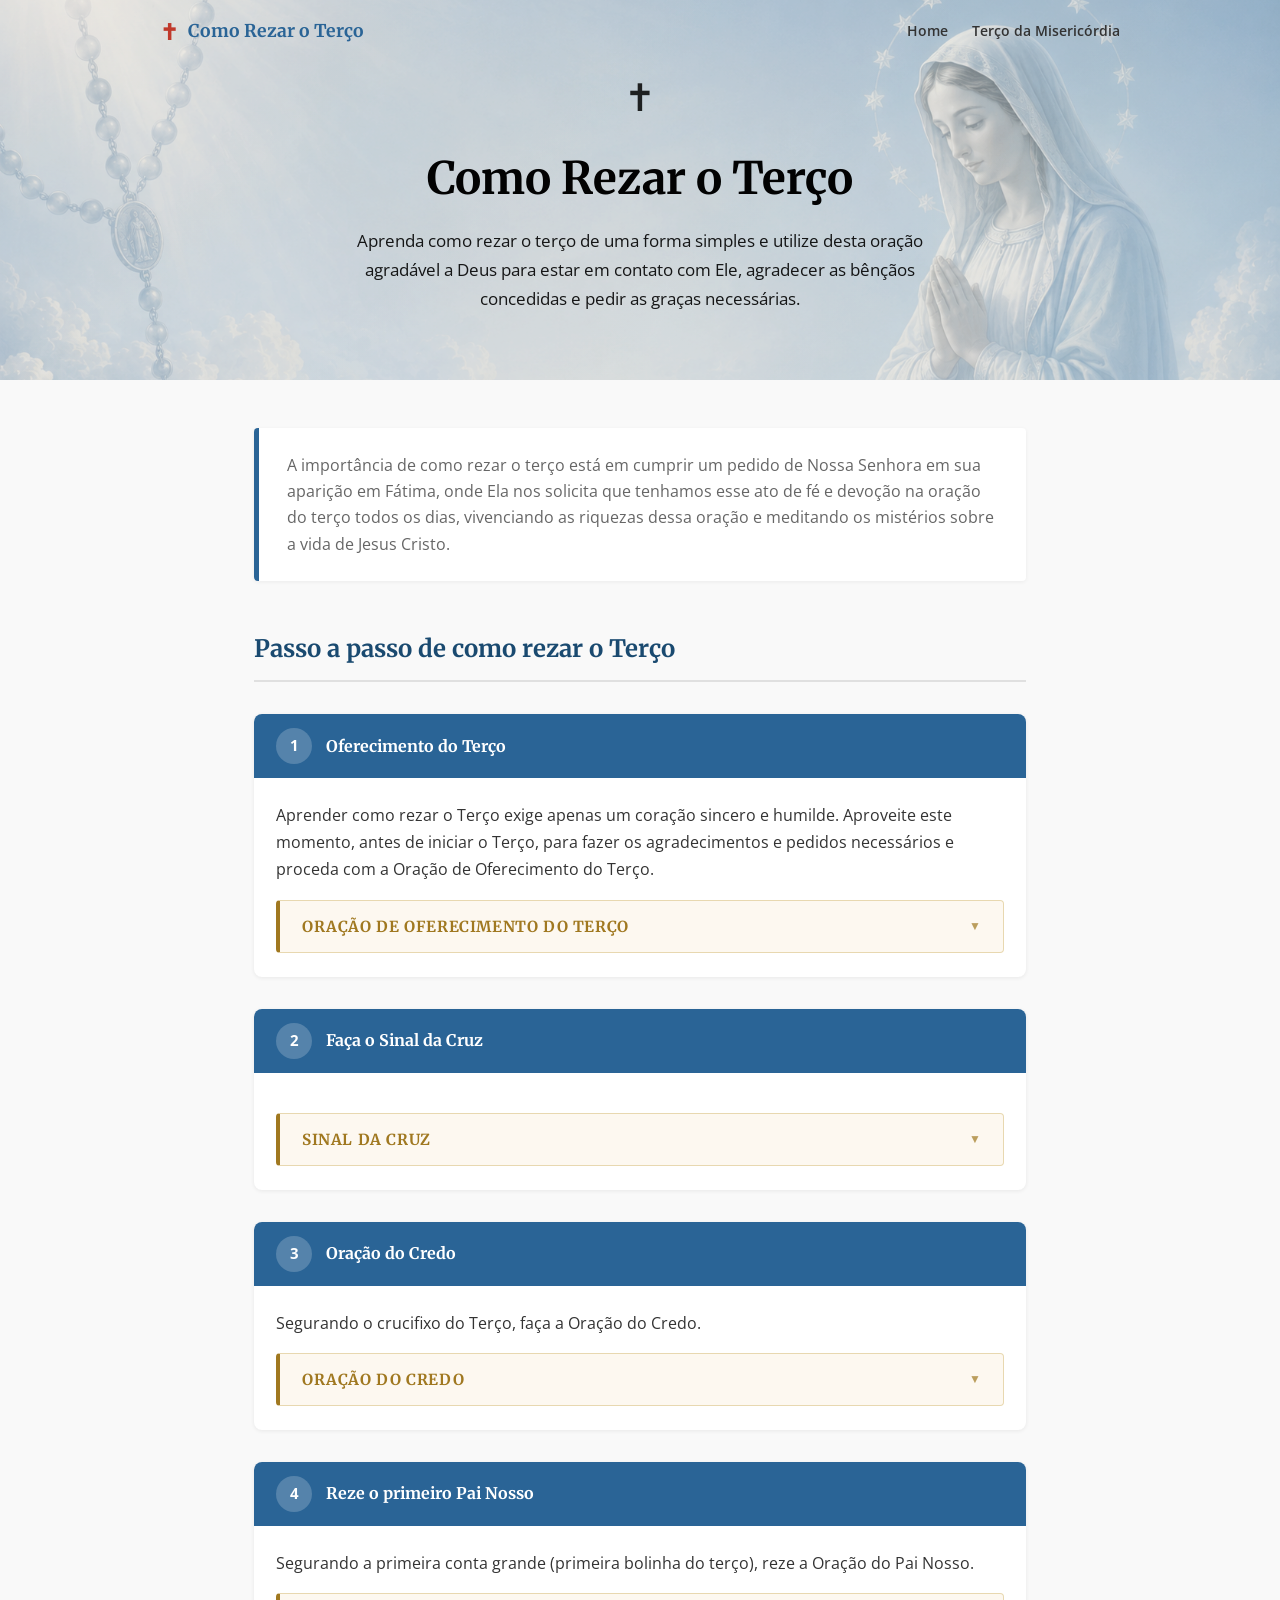
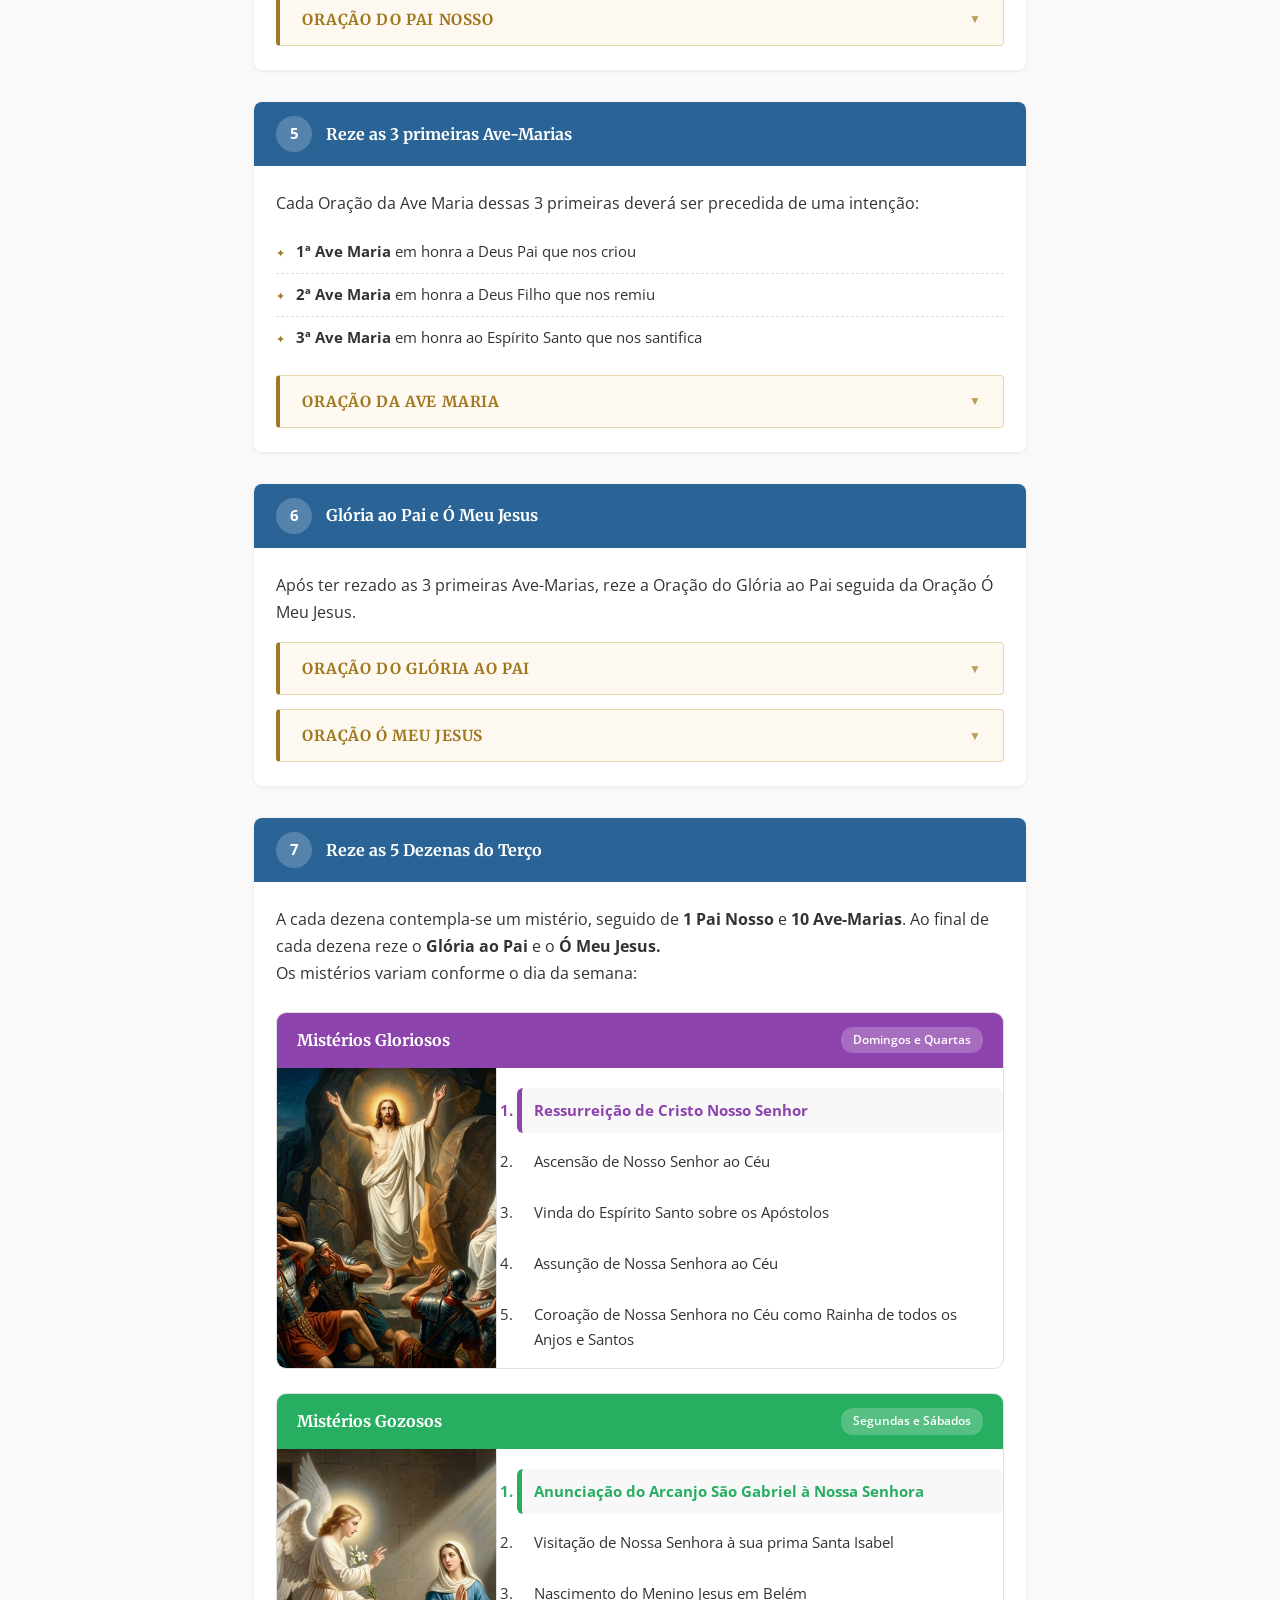
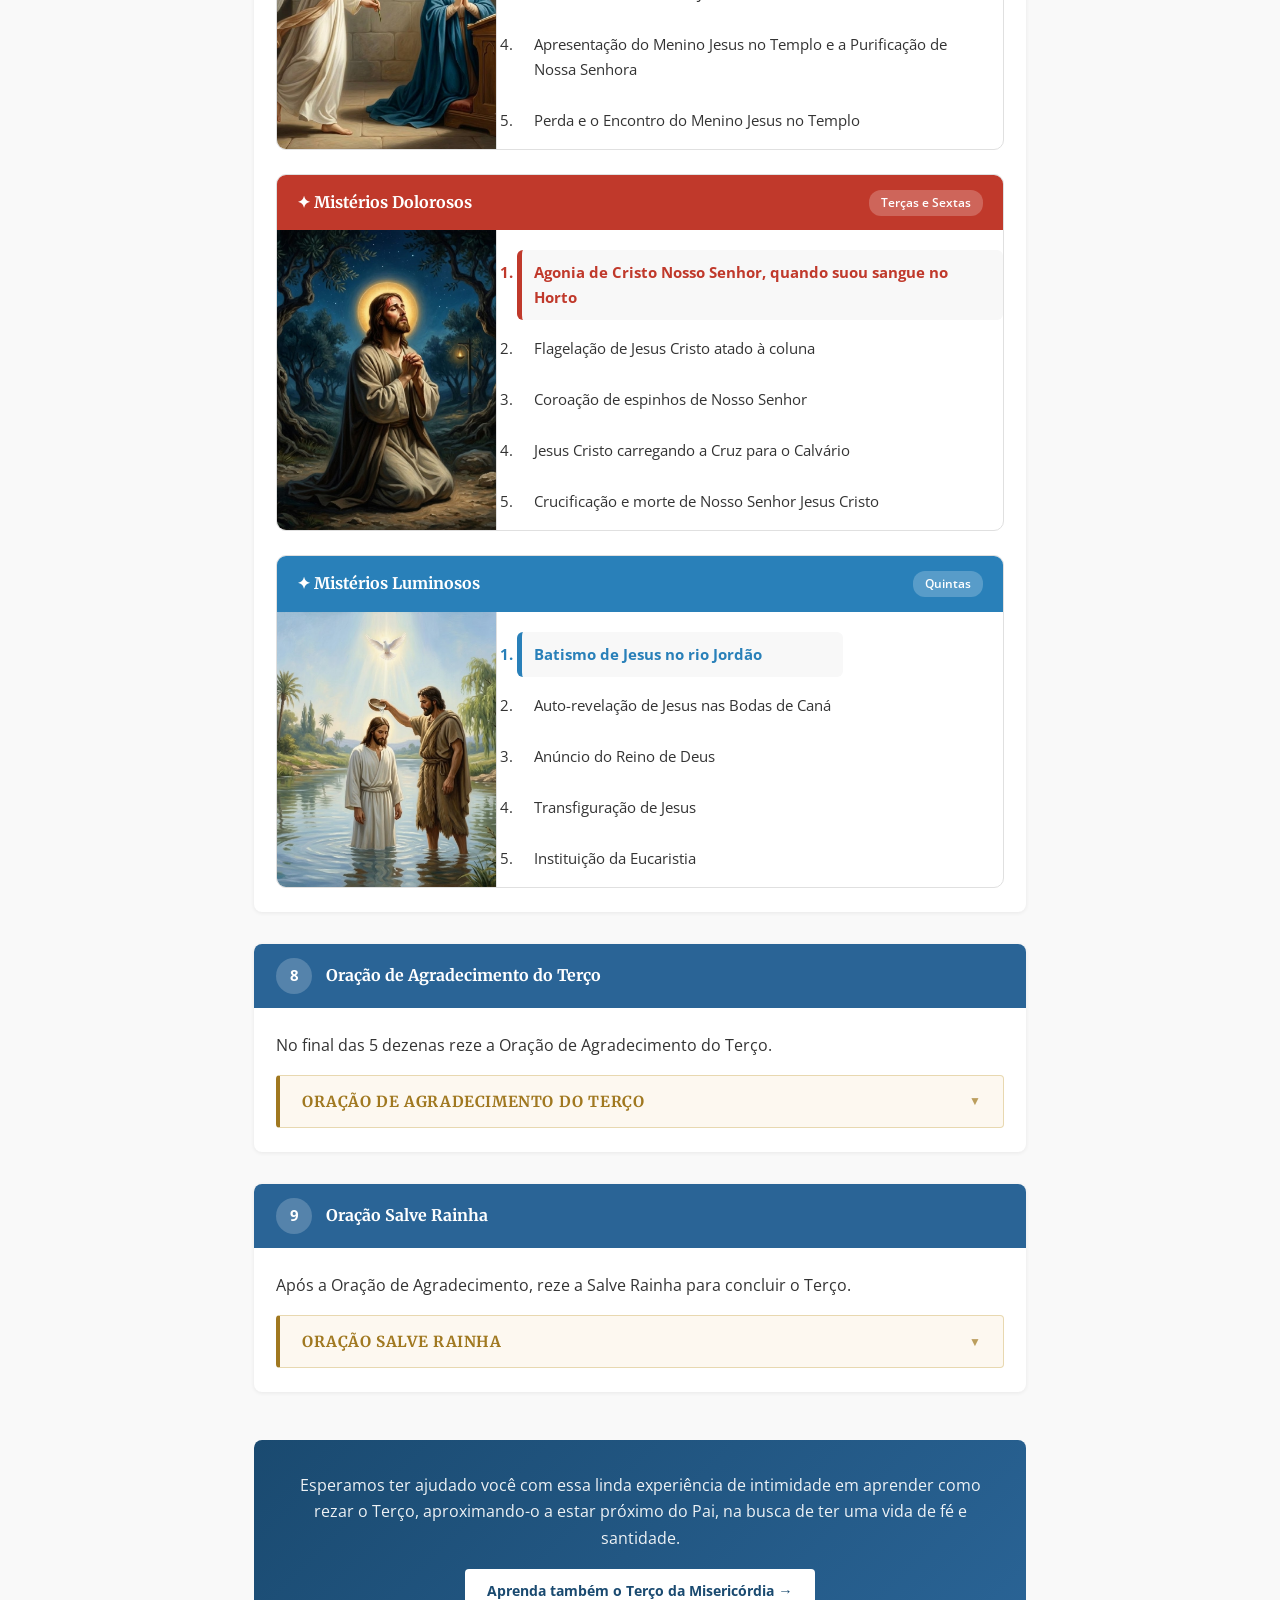
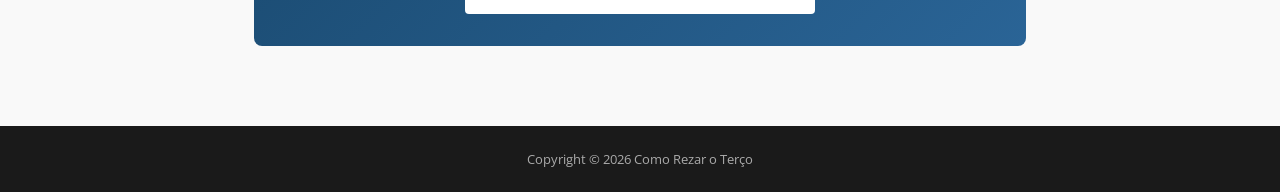
==== index.html @ ae9417f0 "Primeiro commit" ====
<!DOCTYPE html>
<html lang="pt-BR">
<head>
  <meta charset="UTF-8" />
  <meta name="viewport" content="width=device-width, initial-scale=1.0" />
  <title>Como Rezar o Terço: Aprenda a rezar de uma forma simples</title>
  <meta name="description" content="Aprenda como rezar o terço de uma forma simples e utilize desta oração para estar em contato com Deus, agradecer as bênçãos e pedir as graças necessárias." />
  <link href="https://fonts.googleapis.com/css2?family=Merriweather:ital,wght@0,300;0,400;0,700;1,300&family=Open+Sans:wght@400;600;700&display=swap" rel="stylesheet" />
  <link rel="stylesheet" href="style.css" />
</head>
<body>

<!-- HEADER -->
<header>
  <div class="header-inner">
    <a href="#" class="site-logo">
      <span class="cross">✝</span> Como Rezar o Terço
    </a>
    <nav>
      <a href="#">Home</a>
      <a href="#">Terço da Misericórdia</a>
    </nav>
  </div>
</header>

<!-- HERO -->
<div class="hero">
  <span class="hero-cross">✝</span>
  <h1>Como Rezar o Terço</h1>
  <p>Aprenda como rezar o terço de uma forma simples e utilize desta oração agradável a Deus para estar em contato com Ele, agradecer as bênçãos concedidas e pedir as graças necessárias.</p>
</div>

<!-- MAIN -->
<main id="content">

  <div class="intro">
    <p>A importância de como rezar o terço está em cumprir um pedido de Nossa Senhora em sua aparição em Fátima, onde Ela nos solicita que tenhamos esse ato de fé e devoção na oração do terço todos os dias, vivenciando as riquezas dessa oração e meditando os mistérios sobre a vida de Jesus Cristo.</p>
  </div>

  <h2 class="section-title">Passo a passo de como rezar o Terço</h2>

  <!-- STEP 1 -->
  <div class="step">
    <div class="step-header">
      <div class="step-num">1</div>
      <h3>Oferecimento do Terço</h3>
    </div>
    <div class="step-body">
      <p>Aprender como rezar o Terço exige apenas um coração sincero e humilde. Aproveite este momento, antes de iniciar o Terço, para fazer os agradecimentos e pedidos necessários e proceda com a Oração de Oferecimento do Terço.</p>
      <div class="prayer-box">
        <button class="prayer-toggle" onclick="togglePrayer(this)">
          <h4>Oração de Oferecimento do Terço</h4>
          <span class="chevron">▼</span>
        </button>
        <div class="prayer-body">
          <p>Divino Jesus,
Nós Vos oferecemos este Terço que vamos rezar,
Meditando nos mistérios da Vossa Redenção.
Concedei-nos,
Por intercessão da Virgem Maria,
Mãe de Deus e nossa Mãe,
As virtudes que nos são necessárias
Para bem rezá-lo
E a graça de ganharmos as indulgências
Desta santa devoção.</p>
        </div>
      </div>
    </div>
  </div>

  <!-- STEP 2 -->
  <div class="step">
    <div class="step-header">
      <div class="step-num">2</div>
      <h3>Faça o Sinal da Cruz</h3>
    </div>
    <div class="step-body">
      <div class="prayer-box">
        <button class="prayer-toggle" onclick="togglePrayer(this)">
          <h4>Sinal da Cruz</h4>
          <span class="chevron">▼</span>
        </button>
        <div class="prayer-body">
          <p>Em nome do Pai, do Filho e do Espírito Santo. Amém!</p>
        </div>
      </div>
    </div>
  </div>

  <!-- STEP 3 -->
  <div class="step">
    <div class="step-header">
      <div class="step-num">3</div>
      <h3>Oração do Credo</h3>
    </div>
    <div class="step-body">
      <p>Segurando o crucifixo do Terço, faça a Oração do Credo.</p>
      <div class="prayer-box">
        <button class="prayer-toggle" onclick="togglePrayer(this)">
          <h4>Oração do Credo</h4>
          <span class="chevron">▼</span>
        </button>
        <div class="prayer-body">
          <p>Creio em Deus pai
Todo poderoso
Criador do céu e da terra
E em Jesus Cristo
Seu único filho
Nosso Senhor
Que foi concebido
Pelo poder do Espírito Santo

Nasceu da Virgem Maria
Padeceu sob Pôncio Pilatos
Foi crucificado, morto e sepultado
Desceu à mansão dos mortos
Ressuscitou ao terceiro dia

Subiu aos céus
E está sentado a direita de Deus Pai
Todo poderoso
De onde há de vir e julgar
Os vivos e os mortos

Creio no Espírito Santo
E na Santa Igreja Católica
Na comunhão dos santos
Na remissão dos pecados
Na ressurreição da carne
E na vida eterna, Amém!</p>
        </div>
      </div>
    </div>
  </div>

  <!-- STEP 4 -->
  <div class="step">
    <div class="step-header">
      <div class="step-num">4</div>
      <h3>Reze o primeiro Pai Nosso</h3>
    </div>
    <div class="step-body">
      <p>Segurando a primeira conta grande (primeira bolinha do terço), reze a Oração do Pai Nosso.</p>
      <div class="prayer-box">
        <button class="prayer-toggle" onclick="togglePrayer(this)">
          <h4>Oração do Pai Nosso</h4>
          <span class="chevron">▼</span>
        </button>
        <div class="prayer-body">
          <p>Pai Nosso,
Que estais nos Céus,
Santificado seja o vosso nome,
Venha a nós o vosso reino,
Seja feita a vossa vontade,
Assim na terra, como no Céu.

O pão nosso de cada dia nos dai hoje,
Perdoai-nos as nossas ofensas,
Assim como nós perdoamos
A quem nos tem ofendido,
E não nos deixeis cair em tentação,
Mas livrai-nos do mal. Amém.</p>
        </div>
      </div>
    </div>
  </div>

  <!-- STEP 5 -->
  <div class="step">
    <div class="step-header">
      <div class="step-num">5</div>
      <h3>Reze as 3 primeiras Ave-Marias</h3>
    </div>
    <div class="step-body">
      <p>Cada Oração da Ave Maria dessas 3 primeiras deverá ser precedida de uma intenção:</p>
      <ul class="ave-list">
        <li><strong>1ª Ave Maria</strong> em honra a Deus Pai que nos criou</li>
        <li><strong>2ª Ave Maria</strong> em honra a Deus Filho que nos remiu</li>
        <li><strong>3ª Ave Maria</strong> em honra ao Espírito Santo que nos santifica</li>
      </ul>
      <div class="prayer-box" style="margin-top:16px">
        <button class="prayer-toggle" onclick="togglePrayer(this)">
          <h4>Oração da Ave Maria</h4>
          <span class="chevron">▼</span>
        </button>
        <div class="prayer-body">
          <p>Ave Maria, cheia de graça,
O Senhor é convosco,
Bendita sois vós entre as mulheres
E bendito é o fruto do vosso ventre, Jesus.

Santa Maria, Mãe de Deus,
Rogai por nós pecadores,
Agora e na hora da nossa morte.
Amém</p>
        </div>
      </div>
    </div>
  </div>

  <!-- STEP 6 -->
  <div class="step">
    <div class="step-header">
      <div class="step-num">6</div>
      <h3>Glória ao Pai e Ó Meu Jesus</h3>
    </div>
    <div class="step-body">
      <p>Após ter rezado as 3 primeiras Ave-Marias, reze a Oração do Glória ao Pai seguida da Oração Ó Meu Jesus.</p>
      <div class="prayer-box">
        <button class="prayer-toggle" onclick="togglePrayer(this)">
          <h4>Oração do Glória ao Pai</h4>
          <span class="chevron">▼</span>
        </button>
        <div class="prayer-body">
          <p>Glória ao Pai, ao Filho e o Espírito Santo.
Como era no princípio, agora e sempre. Amém.</p>
        </div>
      </div>
      <div class="prayer-box" style="margin-top:14px">
        <button class="prayer-toggle" onclick="togglePrayer(this)">
          <h4>Oração Ó Meu Jesus</h4>
          <span class="chevron">▼</span>
        </button>
        <div class="prayer-body">
          <p>Ó Meu Jesus,
Perdoai-nos, livrai-nos do fogo do inferno,
Levai as almas todas para o céu
E socorrei principalmente as que mais precisarem. Amém.</p>
        </div>
      </div>
    </div>
  </div>

  <!-- STEP 7 -->
  <div class="step">
    <div class="step-header">
      <div class="step-num">7</div>
      <h3>Reze as 5 Dezenas do Terço</h3>
    </div>
    <div class="step-body">
      <p>A cada dezena contempla-se um mistério, seguido de <strong>1 Pai Nosso</strong> e <strong>10 Ave-Marias</strong>. Ao final de cada dezena reze o <strong>Glória ao Pai</strong> e o <strong>Ó Meu Jesus.</strong> <br>Os mistérios variam conforme o dia da semana:</p>

      <div id="misterios"></div>
    
    </div>
  </div>

  <!-- STEP 8 -->
  <div class="step">
    <div class="step-header">
      <div class="step-num">8</div>
      <h3>Oração de Agradecimento do Terço</h3>
    </div>
    <div class="step-body">
      <p>No final das 5 dezenas reze a Oração de Agradecimento do Terço.</p>
      <div class="prayer-box">
        <button class="prayer-toggle" onclick="togglePrayer(this)">
          <h4>Oração de Agradecimento do Terço</h4>
          <span class="chevron">▼</span>
        </button>
        <div class="prayer-body">
          <p>Infinitas graças vos damos,
Soberana Rainha,
Pelos benefícios que todos os dias
Recebemos de vossa mão liberais.
Dignai-vos, agora e para sempre,
Tomar-nos debaixo do vosso poderoso amparo
E para mais vos obrigar
Vos saudamos com uma Salve Rainha:</p>
        </div>
      </div>
    </div>
  </div>

  <!-- STEP 9 -->
  <div class="step">
    <div class="step-header">
      <div class="step-num">9</div>
      <h3>Oração Salve Rainha</h3>
    </div>
    <div class="step-body">
      <p>Após a Oração de Agradecimento, reze a Salve Rainha para concluir o Terço.</p>
      <div class="prayer-box">
        <button class="prayer-toggle" onclick="togglePrayer(this)">
          <h4>Oração Salve Rainha</h4>
          <span class="chevron">▼</span>
        </button>
        <div class="prayer-body">
          <p>Salve Rainha, Mãe de Misericórdia,
Vida, doçura, esperança nossa, salve!
A vós bradamos, os degredados filhos de Eva;
A vós suspiramos gemendo e chorando
Neste vale de lágrimas.
Eia, pois, advogada nossa
Esses vossos olhos misericordiosos a nós volvei,
E depois deste desterro nos mostrai a Jesus,
Bendito fruto do vosso ventre,
Ó Clemente, ó Piedosa, ó Doce,
Sempre Virgem Maria.

V. Rogai por nós, Santa Mãe de Deus,
R. Para que sejamos dignos das promessas de Cristo. Amém.</p>
        </div>
      </div>
    </div>
  </div>

  <!-- CLOSING -->
  <div class="closing-note">
    <p>Esperamos ter ajudado você com essa linda experiência de intimidade em aprender como rezar o Terço, aproximando-o a estar próximo do Pai, na busca de ter uma vida de fé e santidade.</p>
    <a href="#">Aprenda também o Terço da Misericórdia →</a>
  </div>

</main>

<!-- FOOTER -->
<footer>
  <p>Copyright &copy; 2026 Como Rezar o Terço</p>
</footer>

<script src="script.js"></script>
</body>
</html>
---- style.css ----
*, *::before, *::after { box-sizing: border-box; margin: 0; padding: 0; }

:root {
  --brand:    #2a6496;
  --brand-dk: #1a4a70;
  --accent:   #c0392b;
  --bg:       #f9f9f9;
  --surface:  #ffffff;
  --border:   #e0e0e0;
  --text:     #333333;
  --muted:    #666666;
  --gold:     #a07820;
}

body {
  font-family: 'Open Sans', sans-serif;
  font-size: 16px;
  line-height: 1.7;
  color: var(--text);
  background: var(--bg);
}

/* ── HEADER ── */
header{
    position:absolute;
    top:0;
    left:0;
    width:100%;

    background:transparent;
    border-bottom:none;
    box-shadow:none;

    z-index:100;
    padding:0 24px;
}
.header-inner {
  max-width: 960px;
  margin: 0 auto;
  display: flex;
  align-items: center;
  justify-content: space-between;
  height: 64px;
}
.site-logo {
  font-family: 'Merriweather', serif;
  font-size: 1.1rem;
  font-weight: 700;
  color: var(--brand);
  text-decoration: none;
  display: flex;
  align-items: center;
  gap: 10px;
}
.site-logo .cross { font-size: 1.4rem; color: var(--accent); }
nav { display: flex; gap: 24px; }
nav a {
  font-size: .9rem;
  font-weight: 600;
  color: var(--text);
  text-decoration: none;
  padding: 4px 0;
  border-bottom: 2px solid transparent;
  transition: border-color .2s, color .2s;
}
nav a:hover { color: var(--brand); border-color: var(--brand); }

/* ── HERO ── */
.hero {
  position: relative;
  overflow: hidden;

  background: linear-gradient(
    135deg,
    #dee0e2 0%,
    #e7ebee 60%,
    #f5f5f5 100%
  );

  color: rgb(2, 2, 2);
  text-align: center;
  padding: 64px 24px 56px;
}
.hero::before{
    content: "";
    position: absolute;
    inset: 0;

    background-image: url("img/fundo.png");
    background-repeat: no-repeat;
    background-position: center center;
    background-size: cover; /* ocupa toda a área */

    opacity: 0.68; /* aumente ou diminua conforme desejar */

    pointer-events: none;
}
.hero > *{
    position:relative;
    z-index:2;
}
.hero h1 {
  font-family: 'Merriweather', serif;
  font-size: clamp(1.8rem, 4vw, 2.8rem);
  font-weight: 700;
  line-height: 1.3;
  margin-bottom: 18px;
}
.hero p {
  font-size: 1.05rem;
  max-width: 640px;
  margin: 0 auto 10px;
  opacity: .9;
  line-height: 1.75;
}
.hero-cross {
  font-size: 2.4rem;
  margin-bottom: 20px;
  display: block;
  opacity: .85;
}

/* ── MAIN ── */
main {
  max-width: 820px;
  margin: 0 auto;
  padding: 48px 24px 80px;
}

/* ── INTRO BLOCK ── */
.intro {
  background: var(--surface);
  border-left: 5px solid var(--brand);
  border-radius: 4px;
  padding: 24px 28px;
  margin-bottom: 48px;
  box-shadow: 0 1px 4px rgba(0,0,0,.06);
}
.intro p { color: var(--muted); font-size: .97rem; }

/* ── SECTION TITLE ── */
h2.section-title {
  font-family: 'Merriweather', serif;
  font-size: 1.5rem;
  color: var(--brand-dk);
  margin-bottom: 32px;
  padding-bottom: 10px;
  border-bottom: 2px solid var(--border);
}

/* ── STEP CARD ── */
.step {
  background: var(--surface);
  border-radius: 8px;
  box-shadow: 0 1px 4px rgba(0,0,0,.07);
  margin-bottom: 32px;
  overflow: hidden;
}
.step-header {
  background: var(--brand);
  color: #fff;
  padding: 14px 22px;
  display: flex;
  align-items: center;
  gap: 14px;
}
.step-num {
  background: rgba(255,255,255,.2);
  border-radius: 50%;
  width: 36px; height: 36px;
  display: flex; align-items: center; justify-content: center;
  font-weight: 700; font-size: .95rem;
  flex-shrink: 0;
}
.step-header h3 {
  font-family: 'Merriweather', serif;
  font-size: 1rem;
  font-weight: 700;
  line-height: 1.3;
}
.step-body { padding: 24px 22px; }
.step-body p { margin-bottom: 14px; color: var(--text); }
.step-body p:last-child { margin-bottom: 0; }

/* ── PRAYER BOX ── */
.prayer-box {
  background: #fdf8f0;
  border: 1px solid #e8d8b0;
  border-left: 4px solid var(--gold);
  border-radius: 4px;
  margin-top: 16px;
  overflow: hidden;
}
.prayer-toggle {
  width: 100%;
  background: none;
  border: none;
  cursor: pointer;
  padding: 16px 22px;
  display: flex;
  align-items: center;
  justify-content: space-between;
  gap: 12px;
  text-align: left;
}
.prayer-toggle:hover { background: rgba(160,120,32,.06); }
.prayer-toggle h4 {
  font-family: 'Merriweather', serif;
  font-size: .95rem;
  color: var(--gold);
  text-transform: uppercase;
  letter-spacing: .04em;
  margin: 0;
}
.prayer-toggle .chevron {
  font-size: .75rem;
  color: var(--gold);
  opacity: .7;
  flex-shrink: 0;
  transition: transform .25s ease;
}
.prayer-box.open .chevron { transform: rotate(180deg); }
.prayer-body {
  padding: 0 22px 20px;
  display: none;
}
.prayer-box.open .prayer-body { display: block; }
.prayer-body p {
  font-family: 'Merriweather', serif;
  font-size: .9rem;
  font-style: italic;
  color: #4a3a20;
  line-height: 1.9;
  white-space: pre-line;
  margin-bottom: 0 !important;
}

/* ── AVE MARIAS LIST ── */
.ave-list { list-style: none; padding: 0; margin: 14px 0 0; }
.ave-list li {
  padding: 8px 0 8px 20px;
  border-bottom: 1px dashed var(--border);
  font-size: .95rem;
  position: relative;
}
.ave-list li::before {
  content: "✦";
  color: var(--gold);
  position: absolute;
  left: 0;
  font-size: .7rem;
  top: 12px;
}
.ave-list li:last-child { border-bottom: none; }

/* ── MYSTERIES ── */
.mystery-block {
  border: 1px solid var(--border);
  border-radius: 10px;
  overflow: hidden;
  margin-top: 24px;
}
.mystery-block-header {
  padding: 14px 20px;
  display: flex;
  align-items: center;
  gap: 14px;
  color: #fff;
}
.mystery-block-header.glorious  { background: #8e44ad; }
.mystery-block-header.joyful    { background: #27ae60; }
.mystery-block-header.sorrowful { background: #c0392b; }
.mystery-block-header.luminous  { background: #2980b9; }
.mystery-block-header h4 {
  font-family: 'Merriweather', serif;
  font-size: 1rem;
  font-weight: 700;
}
.mystery-block-header .days-badge {
  margin-left: auto;
  background: rgba(255,255,255,.22);
  border-radius: 12px;
  padding: 3px 12px;
  font-size: .75rem;
  font-weight: 600;
  white-space: nowrap;
}
.mystery-block-body {
  display: flex;
  gap: 0;
}
.mystery-photo{
    width:220px;
    min-height:200px;
    flex-shrink:0;
    border-right:1px solid var(--border);
    overflow:hidden;
    background:#f5f5f5;
}

.mystery-photo img{
    width:100%;
    height:100%;
    object-fit:cover;
    display:block;
    transition:
        opacity .25s,
        transform .25s;
}
.mystery-list-area ol {
  padding-left: 20px;
  font-size: .92rem;
  line-height: 1.7;
  color: var(--text);
}
.mystery-list-area ol{
    padding-left:20px;
    margin-top:20px;
}

.mystery-list-area li{
    padding:10px 12px;
    margin-bottom:6px;
    border-left:5px solid transparent;
    border-radius:6px;
    transition:.25s;
    cursor:pointer;
}

.mystery-list-area li:hover{
    background:#f5f5f5;
    
}

.mystery-list-area li.ativo{
    background:#f8f8f8;
    font-weight:700;
}

/* Cores do item selecionado */
/* Gloriosos */
.glorious + .mystery-block-body .mystery-list-area li.ativo{
    border-left-color:#8e44ad;
    color:#8e44ad;
}

/* Gozosos */
.joyful + .mystery-block-body .mystery-list-area li.ativo{
    border-left-color:#27ae60;
    color:#27ae60;
}

/* Dolorosos */
.sorrowful + .mystery-block-body .mystery-list-area li.ativo{
    border-left-color:#c0392b;
    color:#c0392b;
}

/* Luminosos */
.luminous + .mystery-block-body .mystery-list-area li.ativo{
    border-left-color:#2980b9;
    color:#2980b9;
}

/* ── CLOSING ── */
.closing-note {
  background: linear-gradient(135deg, #1a4a70, #2a6496);
  color: #fff;
  border-radius: 8px;
  padding: 32px 28px;
  text-align: center;
  margin-top: 48px;
}
.closing-note p { opacity: .92; margin-bottom: 18px; font-size: .97rem; }
.closing-note a {
  display: inline-block;
  background: #fff;
  color: var(--brand-dk);
  font-weight: 700;
  font-size: .9rem;
  padding: 10px 22px;
  border-radius: 4px;
  text-decoration: none;
  transition: background .2s;
}
.closing-note a:hover { background: #e8f0fa; }

/* ── FOOTER ── */
footer {
  background: #1a1a1a;
  color: #aaa;
  text-align: center;
  padding: 22px 24px;
  font-size: .82rem;
}
footer a { color: #ccc; text-decoration: none; }

/* ── RESPONSIVE ── */
@media (max-width: 600px) {
  .header-inner { flex-direction: column; height: auto; padding: 12px 0; gap: 8px; }
  nav { gap: 16px; flex-wrap: wrap; justify-content: center; }
  .hero { padding: 40px 16px 36px; }
  main { padding: 32px 16px 60px; }
  .mystery-block-body { flex-direction: column; }
  .mystery-photo { width: 100%; min-height: 180px; border-right: none; border-bottom: 1px solid var(--border); }
  .mystery-block-header .days-badge { display: none; }
}
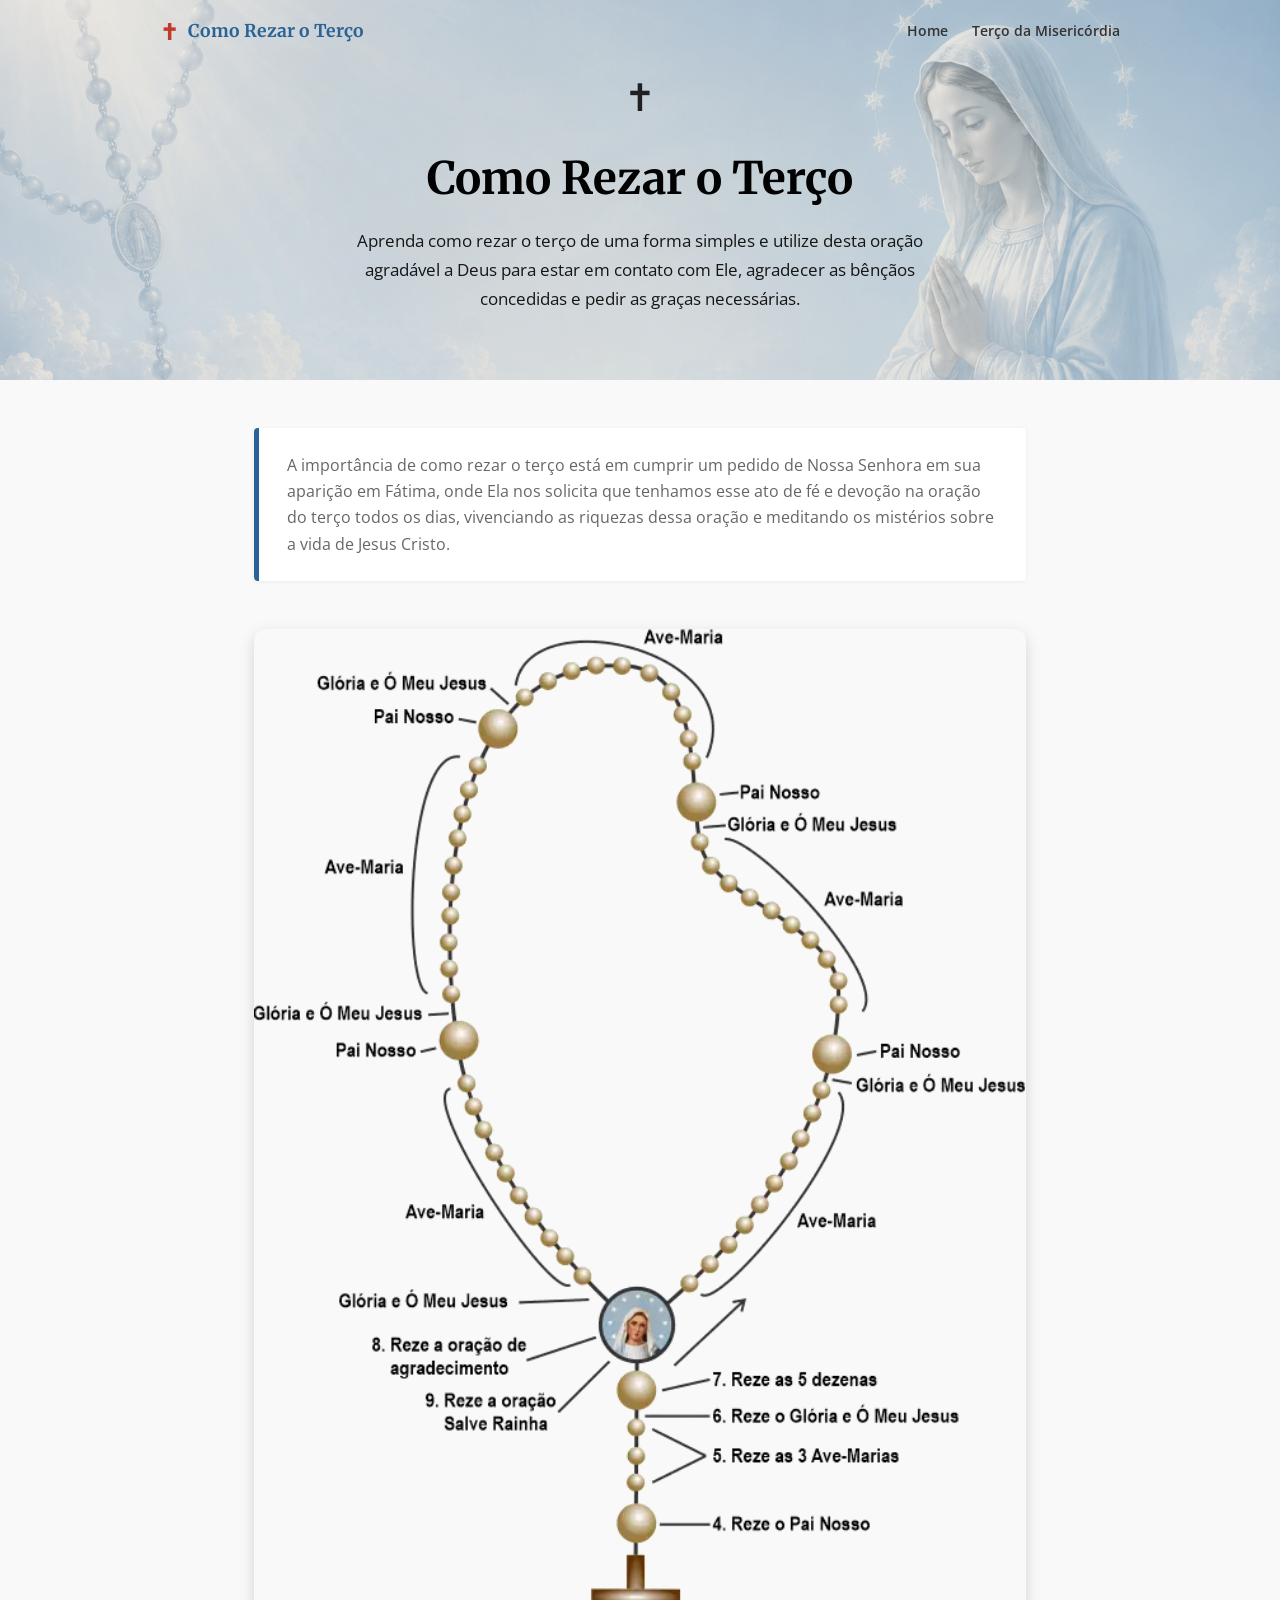
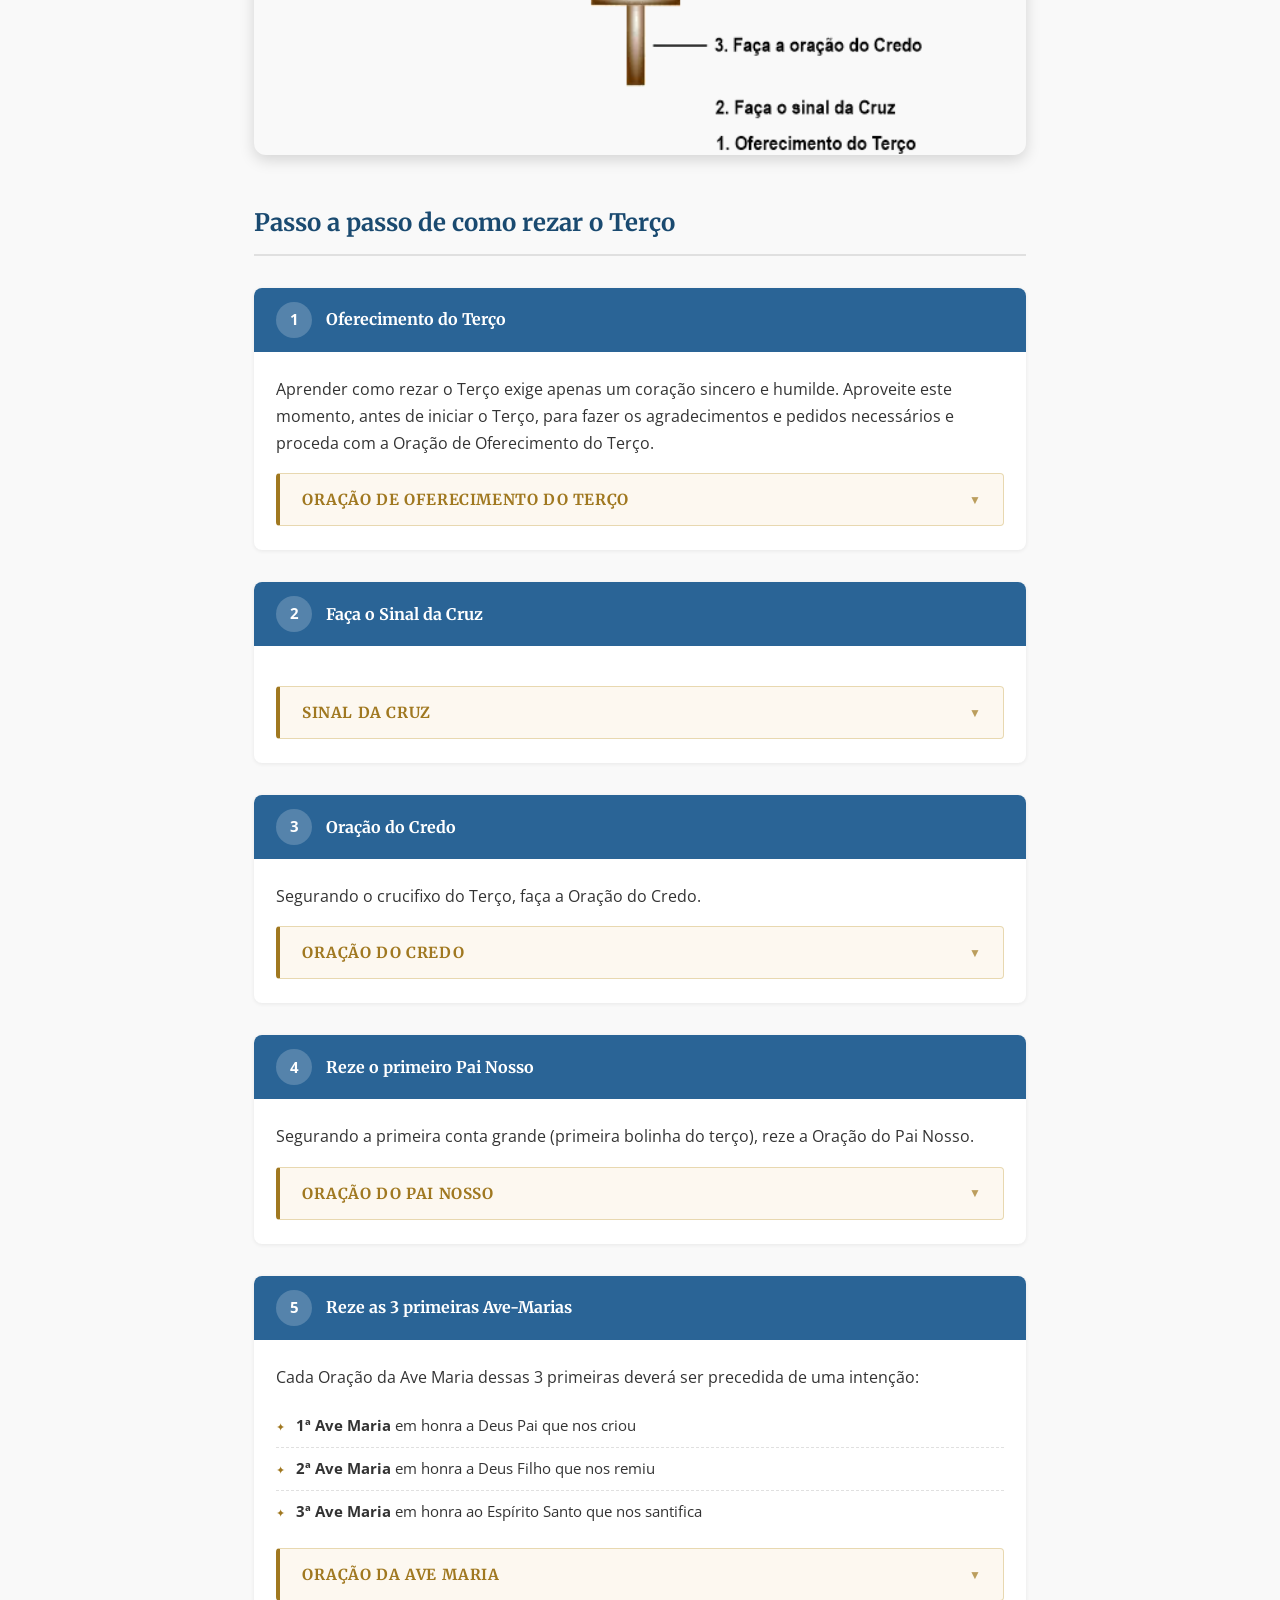
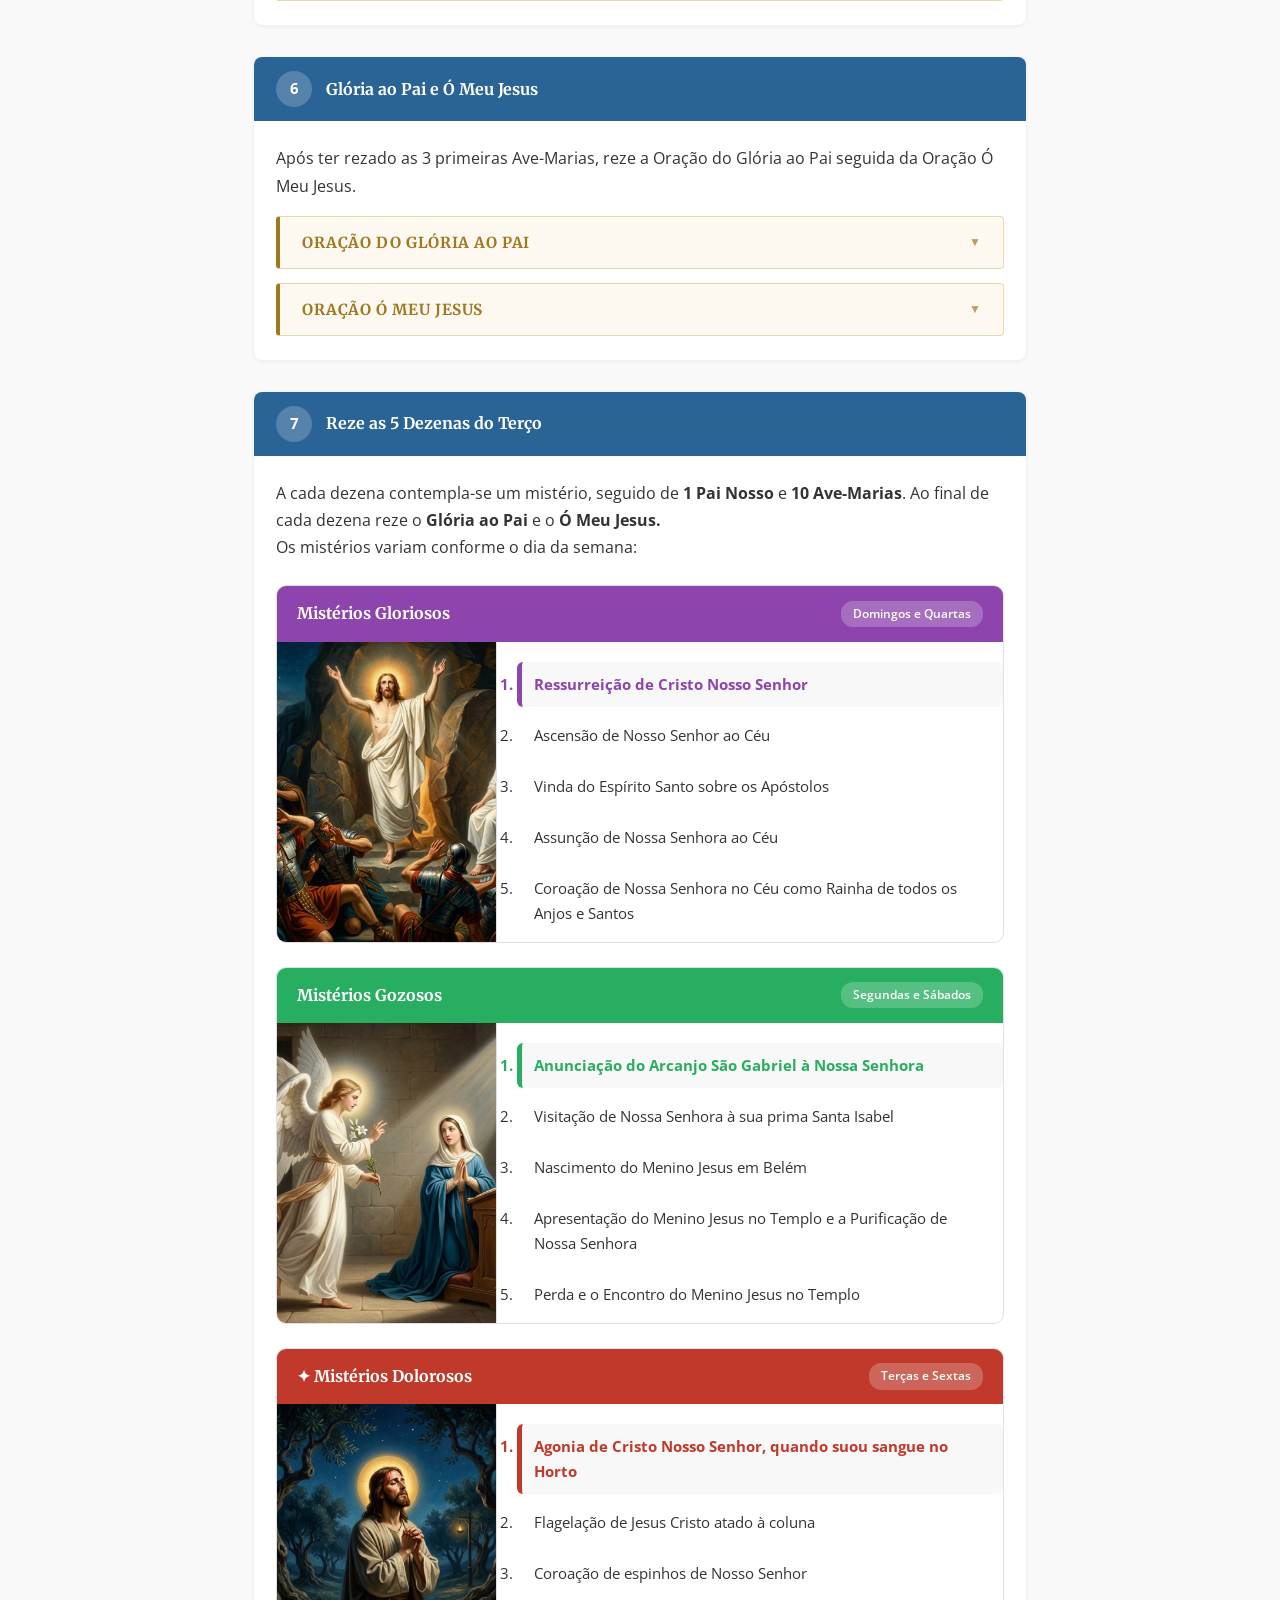
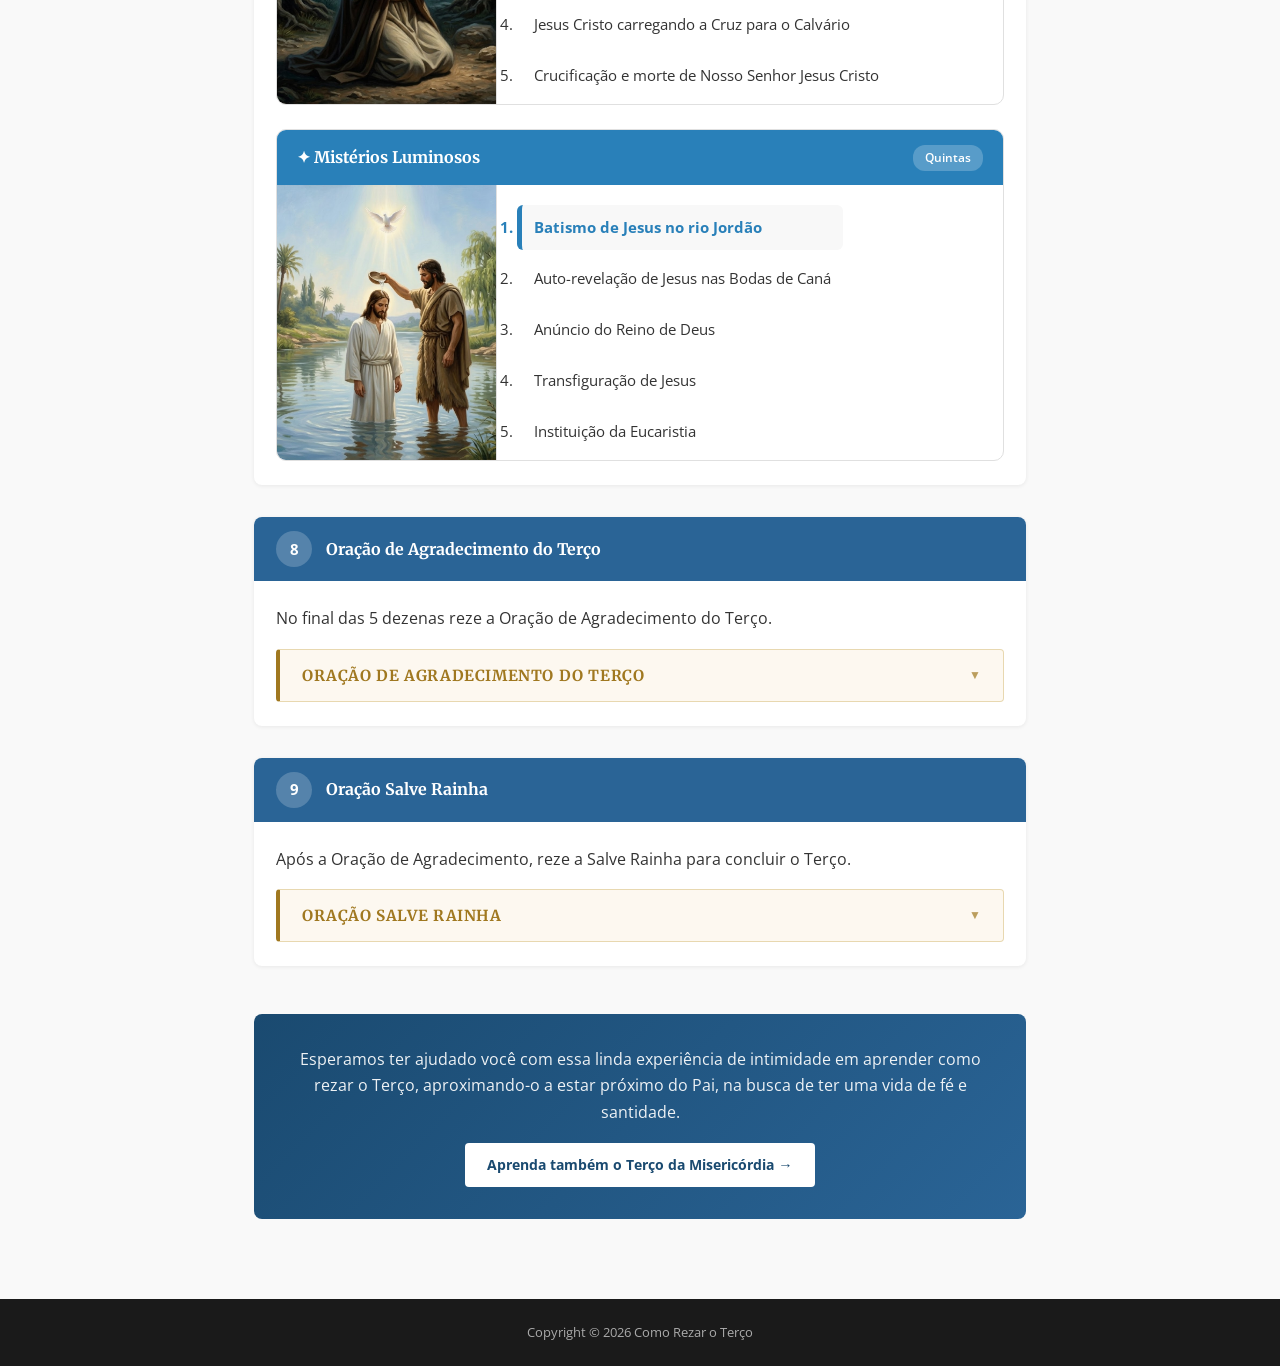
==== commit 9d70a0fb: "Segunda Commit" ====
--- a/index.html
+++ b/index.html
@@ -37,6 +37,11 @@
     <p>A importância de como rezar o terço está em cumprir um pedido de Nossa Senhora em sua aparição em Fátima, onde Ela nos solicita que tenhamos esse ato de fé e devoção na oração do terço todos os dias, vivenciando as riquezas dessa oração e meditando os mistérios sobre a vida de Jesus Cristo.</p>
   </div>
 
+  <div class="step-image">
+    <img src="img/como-rezar.jpg"
+         alt="Como rezar o terço">
+</div>
+
   <h2 class="section-title">Passo a passo de como rezar o Terço</h2>
 
   <!-- STEP 1 -->
--- a/style.css
+++ b/style.css
@@ -21,6 +21,19 @@
 }
 
 /* ── HEADER ── */
+.step-image {
+    width: 100%;
+    margin: 40px 0;
+    text-align: center;
+}
+
+.step-image img {
+    width: 100%;
+    max-width: 800px;
+    border-radius: 12px;
+    box-shadow: 0 5px 15px rgba(0,0,0,0.15);
+}
+
 header{
     position:absolute;
     top:0;
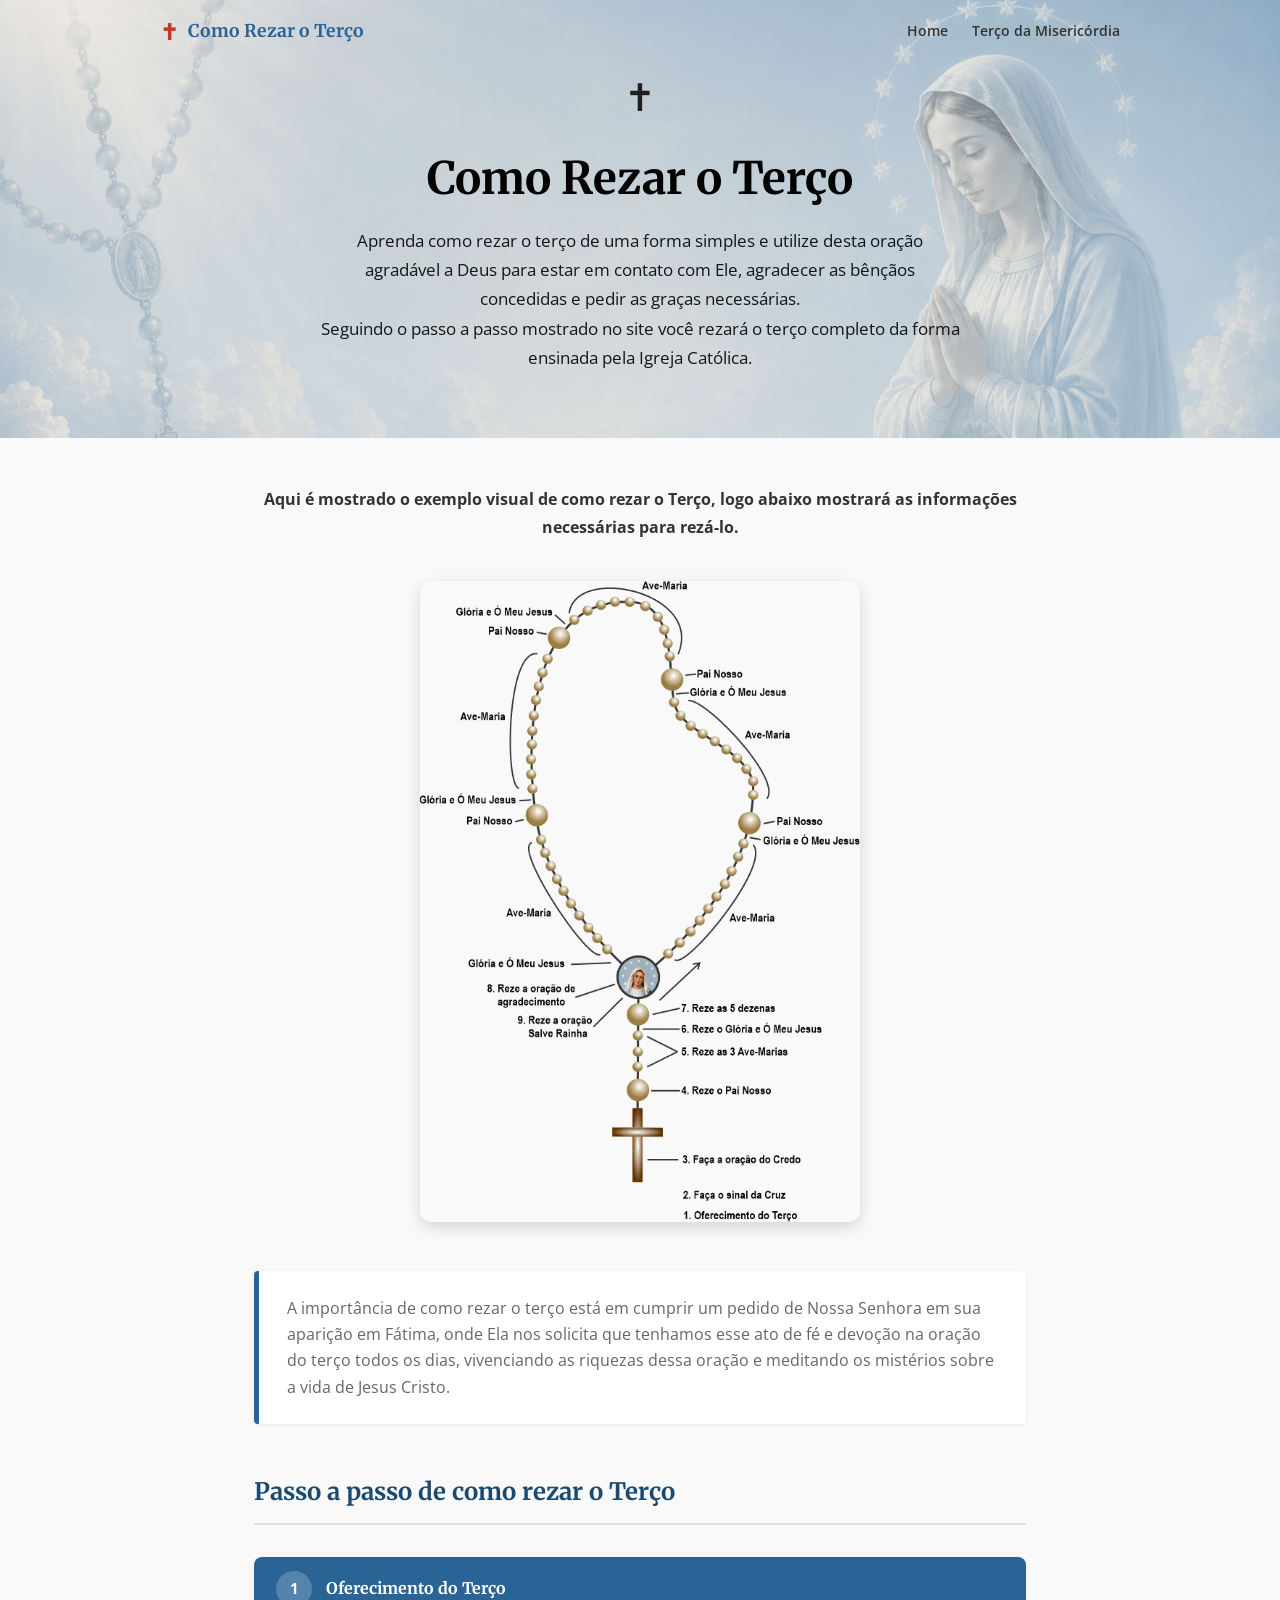
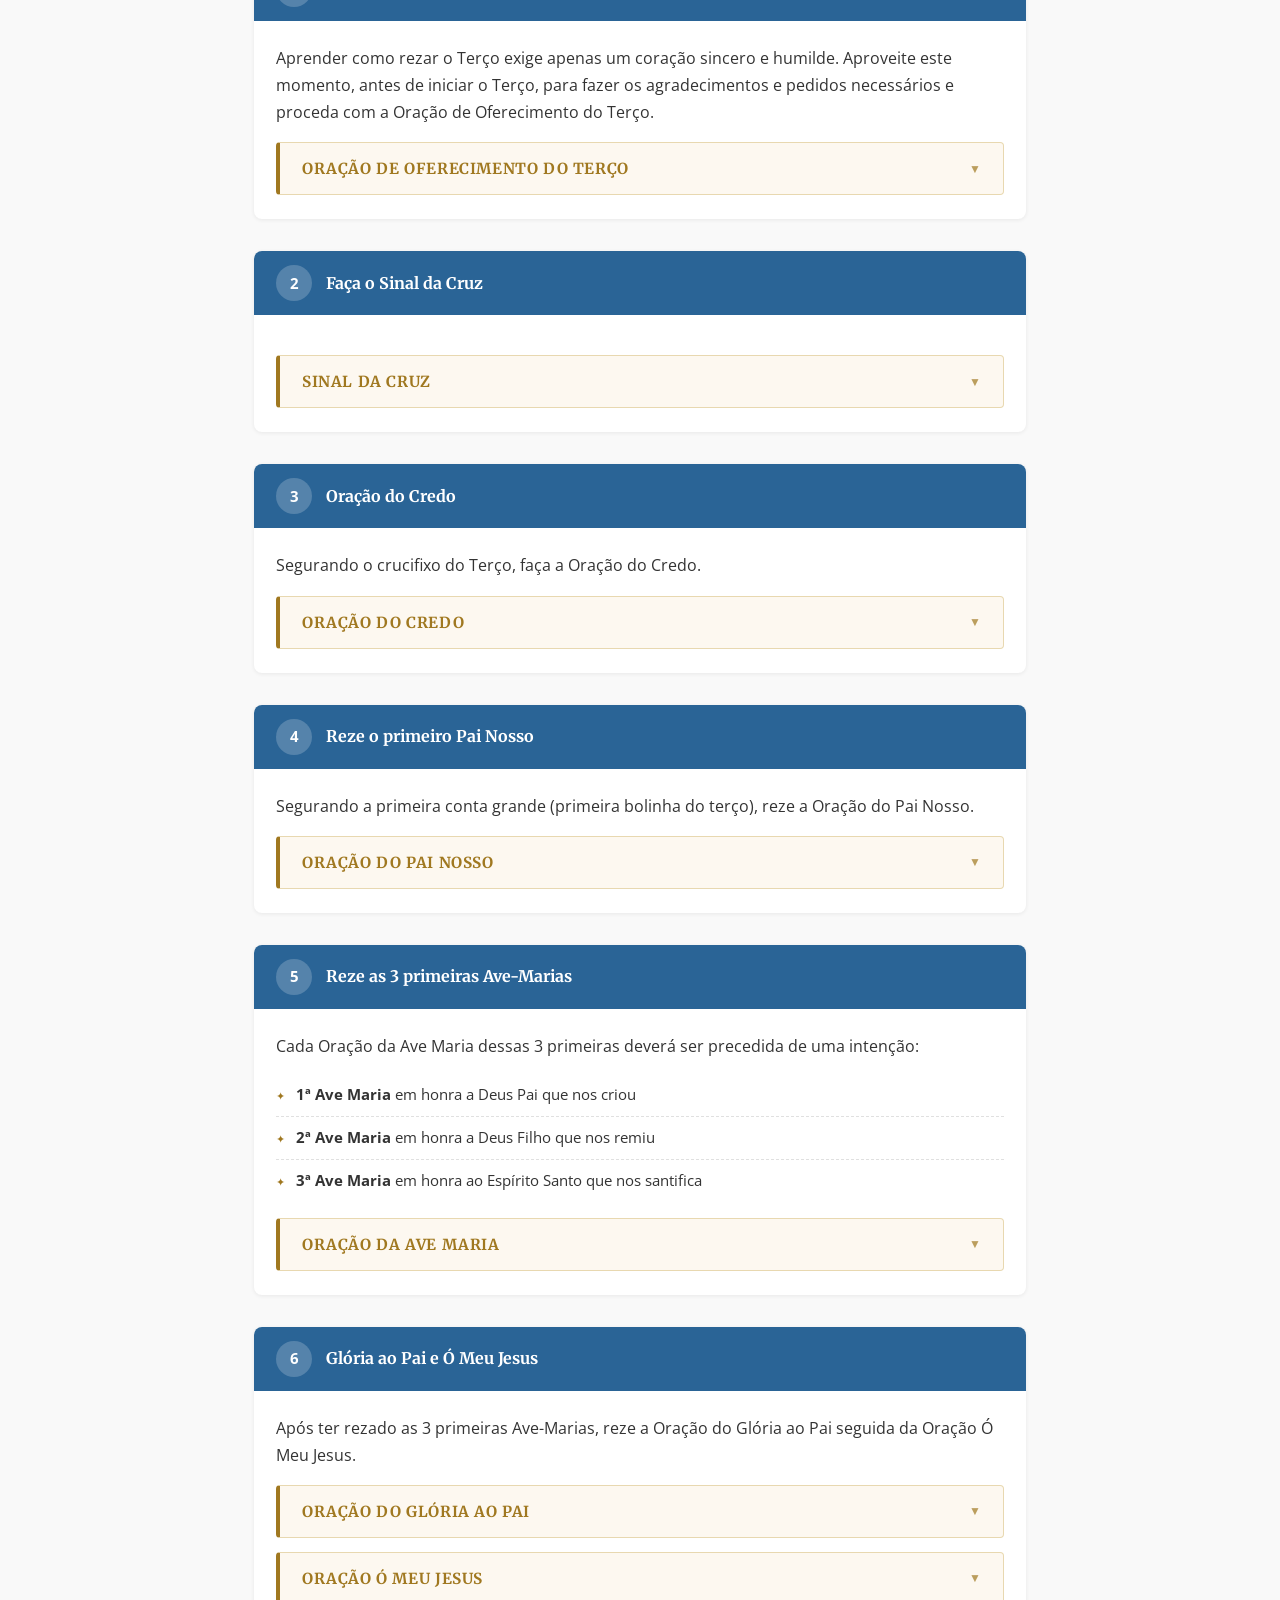
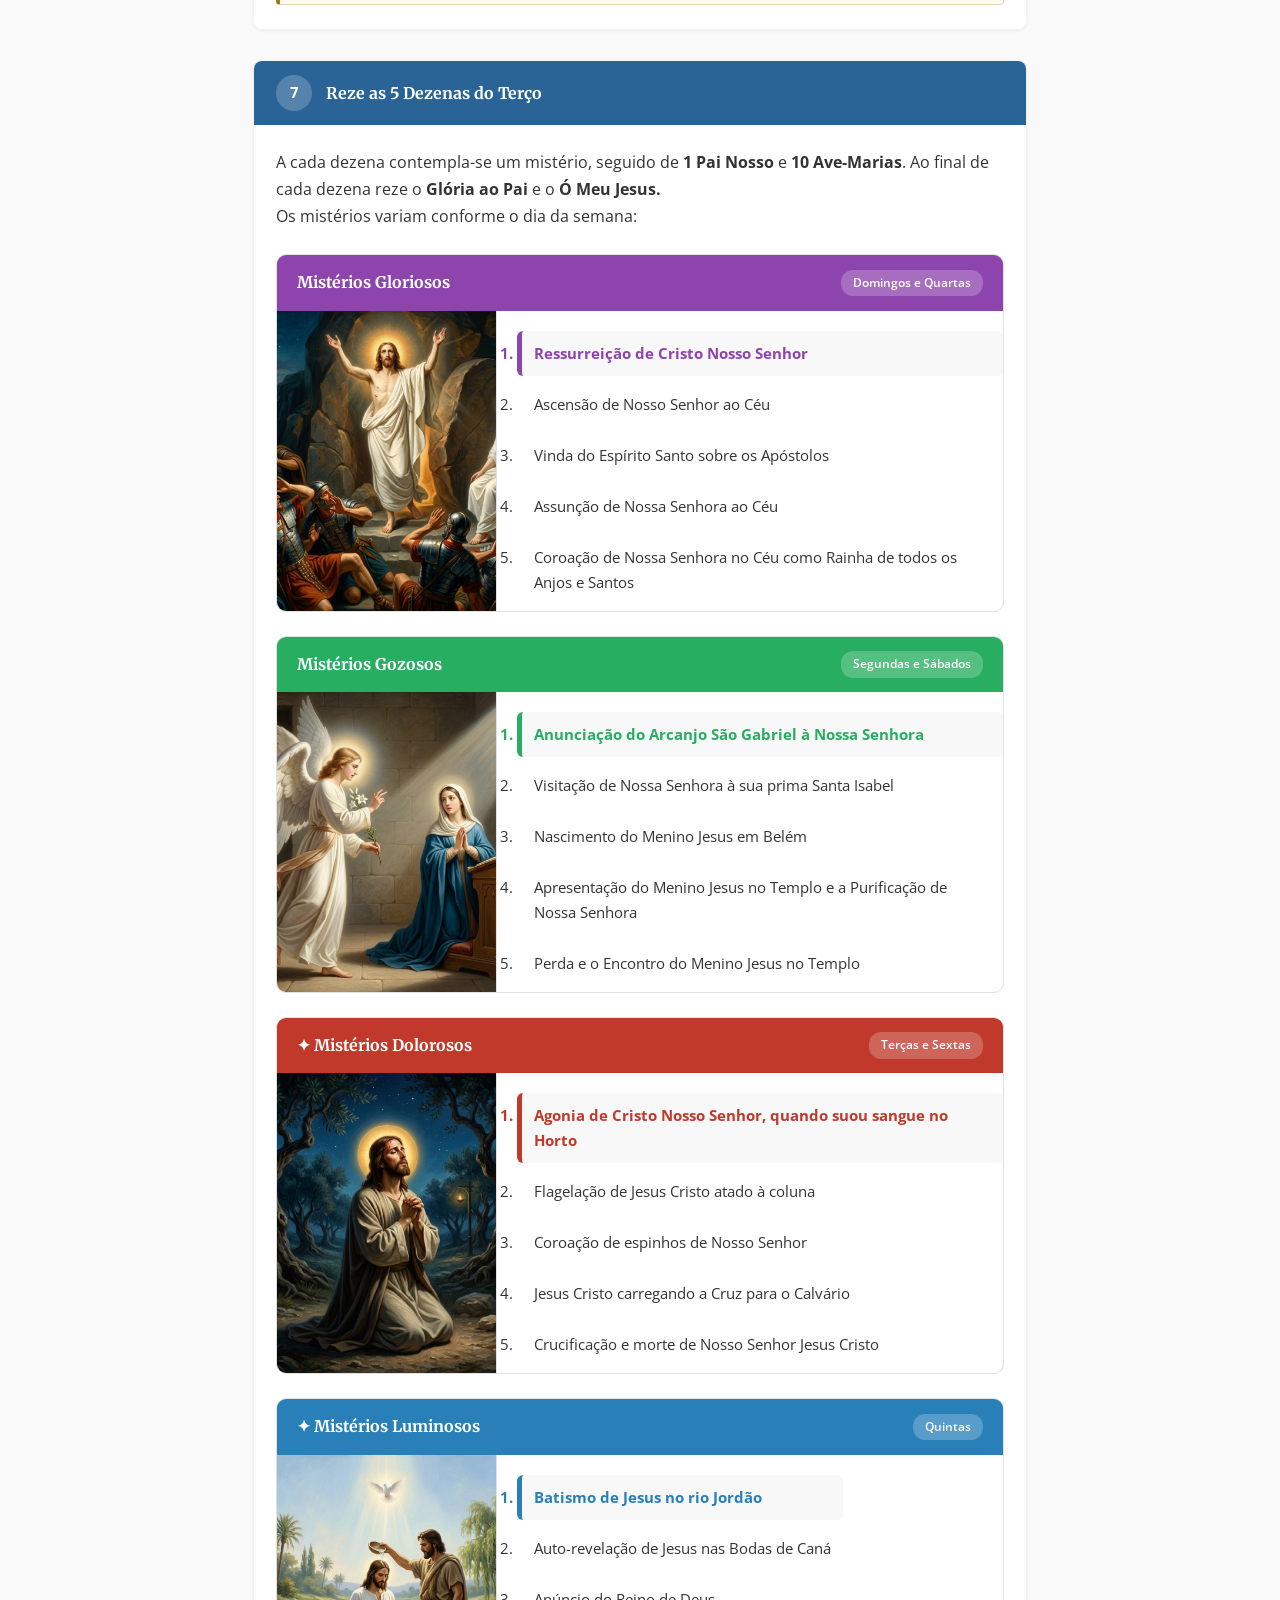
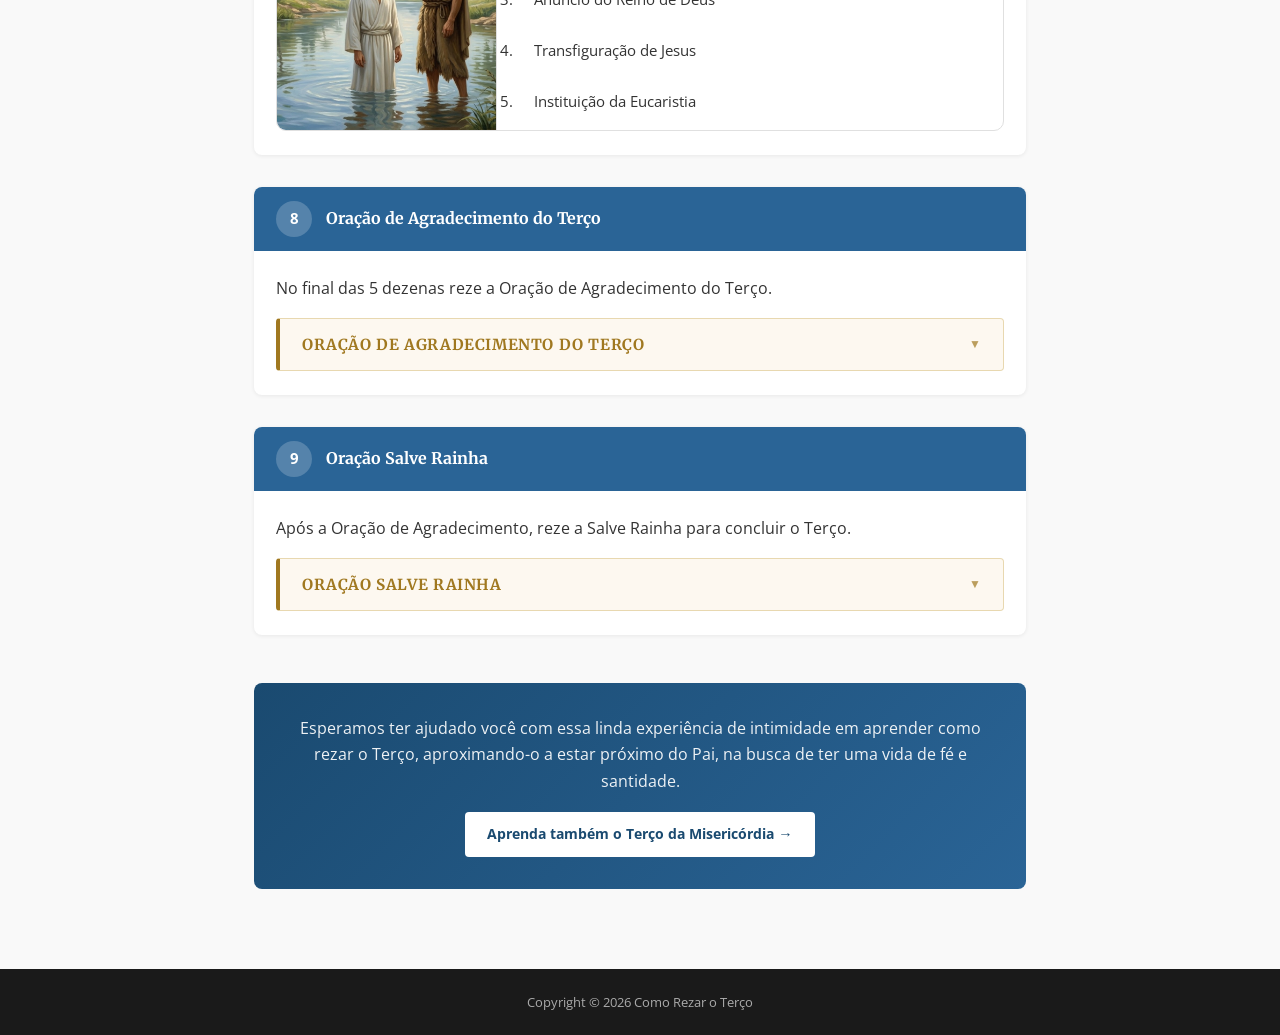
==== commit c1b6434b: "Quarta Commit" ====
--- a/index.html
+++ b/index.html
@@ -27,21 +27,23 @@
 <div class="hero">
   <span class="hero-cross">✝</span>
   <h1>Como Rezar o Terço</h1>
-  <p>Aprenda como rezar o terço de uma forma simples e utilize desta oração agradável a Deus para estar em contato com Ele, agradecer as bênçãos concedidas e pedir as graças necessárias.</p>
+  <p>Aprenda como rezar o terço de uma forma simples e utilize desta oração agradável a Deus para estar em contato com Ele, agradecer as bênçãos concedidas e pedir as graças necessárias. <br> Seguindo o passo a passo mostrado no site você rezará o terço completo da forma ensinada pela Igreja Católica.</p>
 </div>
 
 <!-- MAIN -->
 <main id="content">
-
-  <div class="intro">
-    <p>A importância de como rezar o terço está em cumprir um pedido de Nossa Senhora em sua aparição em Fátima, onde Ela nos solicita que tenhamos esse ato de fé e devoção na oração do terço todos os dias, vivenciando as riquezas dessa oração e meditando os mistérios sobre a vida de Jesus Cristo.</p>
-  </div>
-
+  <h4 class="texto-centralizado">
+    Aqui é mostrado o exemplo visual de como rezar o Terço, logo abaixo mostrará as informações necessárias para rezá-lo.
+</h4>
   <div class="step-image">
     <img src="img/como-rezar.jpg"
          alt="Como rezar o terço">
 </div>
-
+  
+  <div class="intro">
+    <p>A importância de como rezar o terço está em cumprir um pedido de Nossa Senhora em sua aparição em Fátima, onde Ela nos solicita que tenhamos esse ato de fé e devoção na oração do terço todos os dias, vivenciando as riquezas dessa oração e meditando os mistérios sobre a vida de Jesus Cristo.</p>
+  </div>
+  
   <h2 class="section-title">Passo a passo de como rezar o Terço</h2>
 
   <!-- STEP 1 -->
--- a/style.css
+++ b/style.css
@@ -21,14 +21,18 @@
 }
 
 /* ── HEADER ── */
+.texto-centralizado {
+    text-align: center;
+}
+
 .step-image {
-    width: 100%;
-    margin: 40px 0;
+    width: 57%;
+    margin: 40px auto; /* centraliza horizontalmente */
     text-align: center;
 }
 
 .step-image img {
-    width: 100%;
+    width: 100%; /* ocupa toda a largura da div pai */
     max-width: 800px;
     border-radius: 12px;
     box-shadow: 0 5px 15px rgba(0,0,0,0.15);
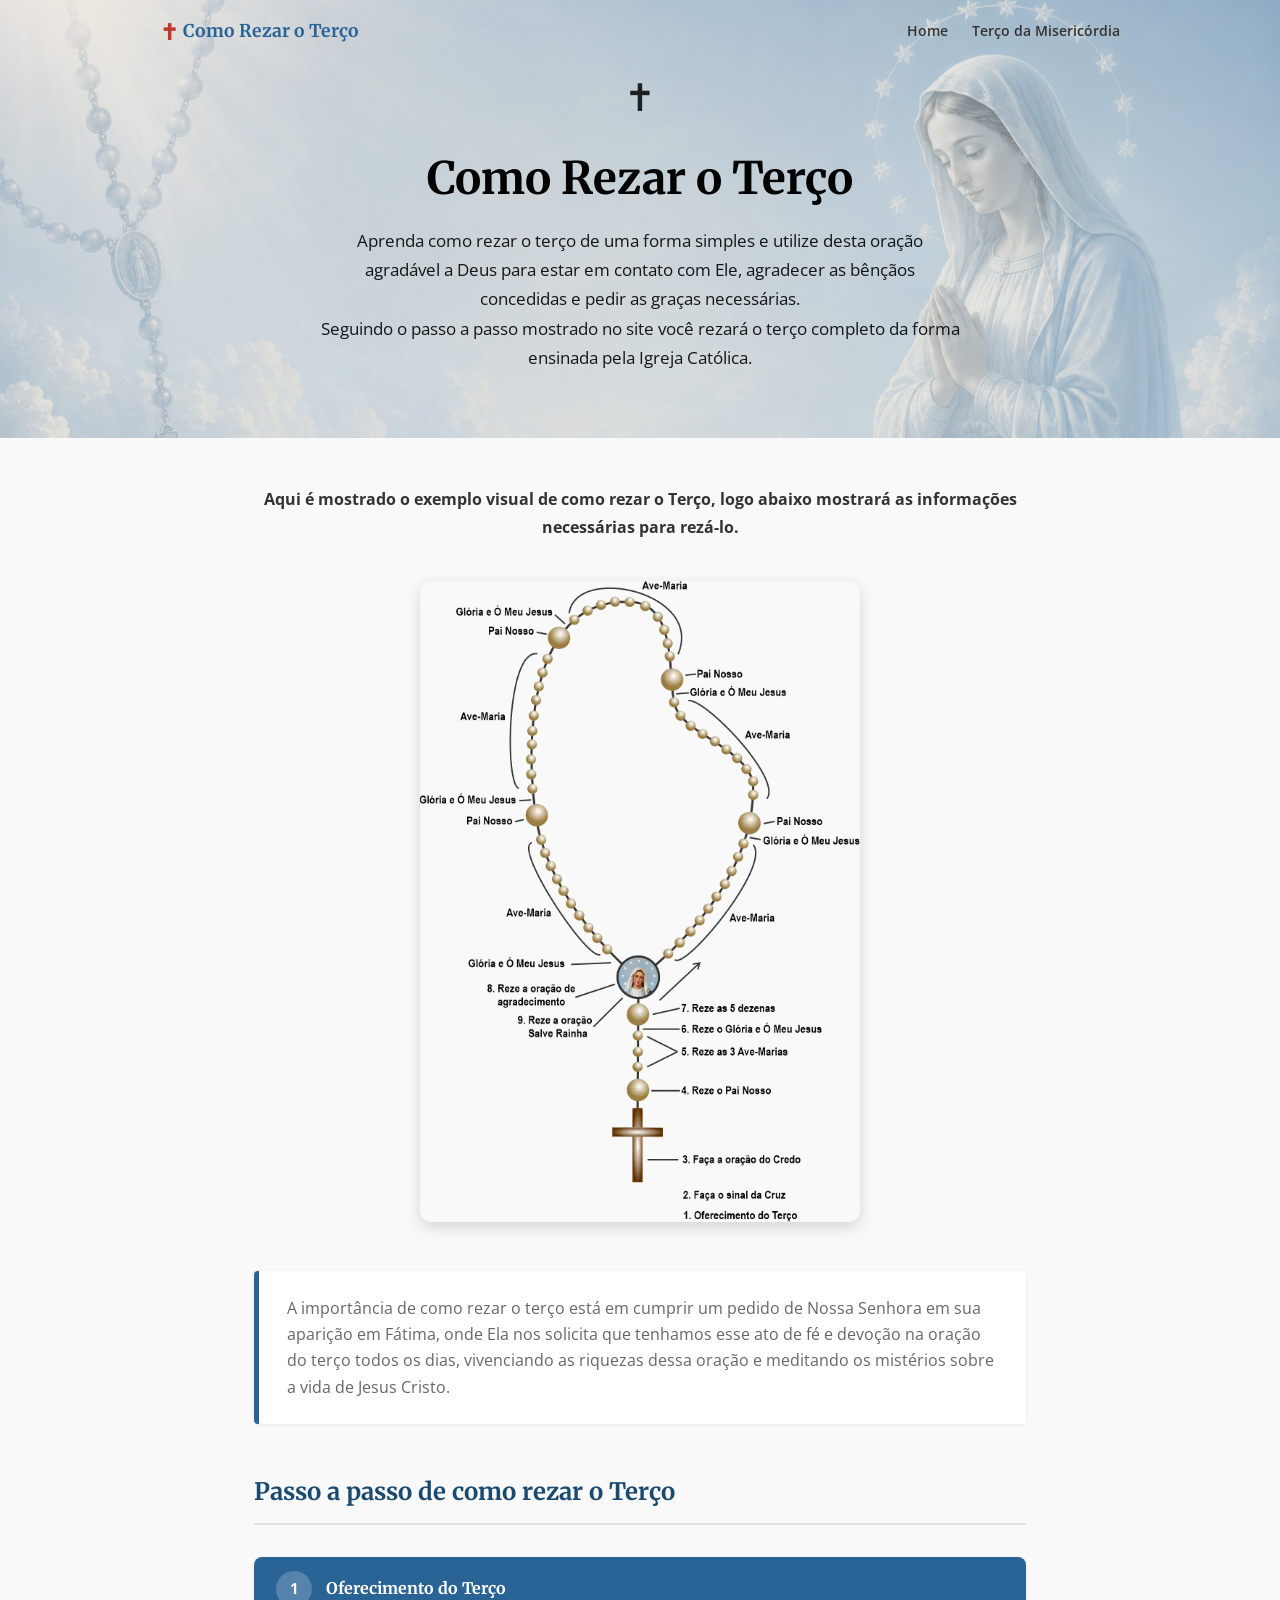
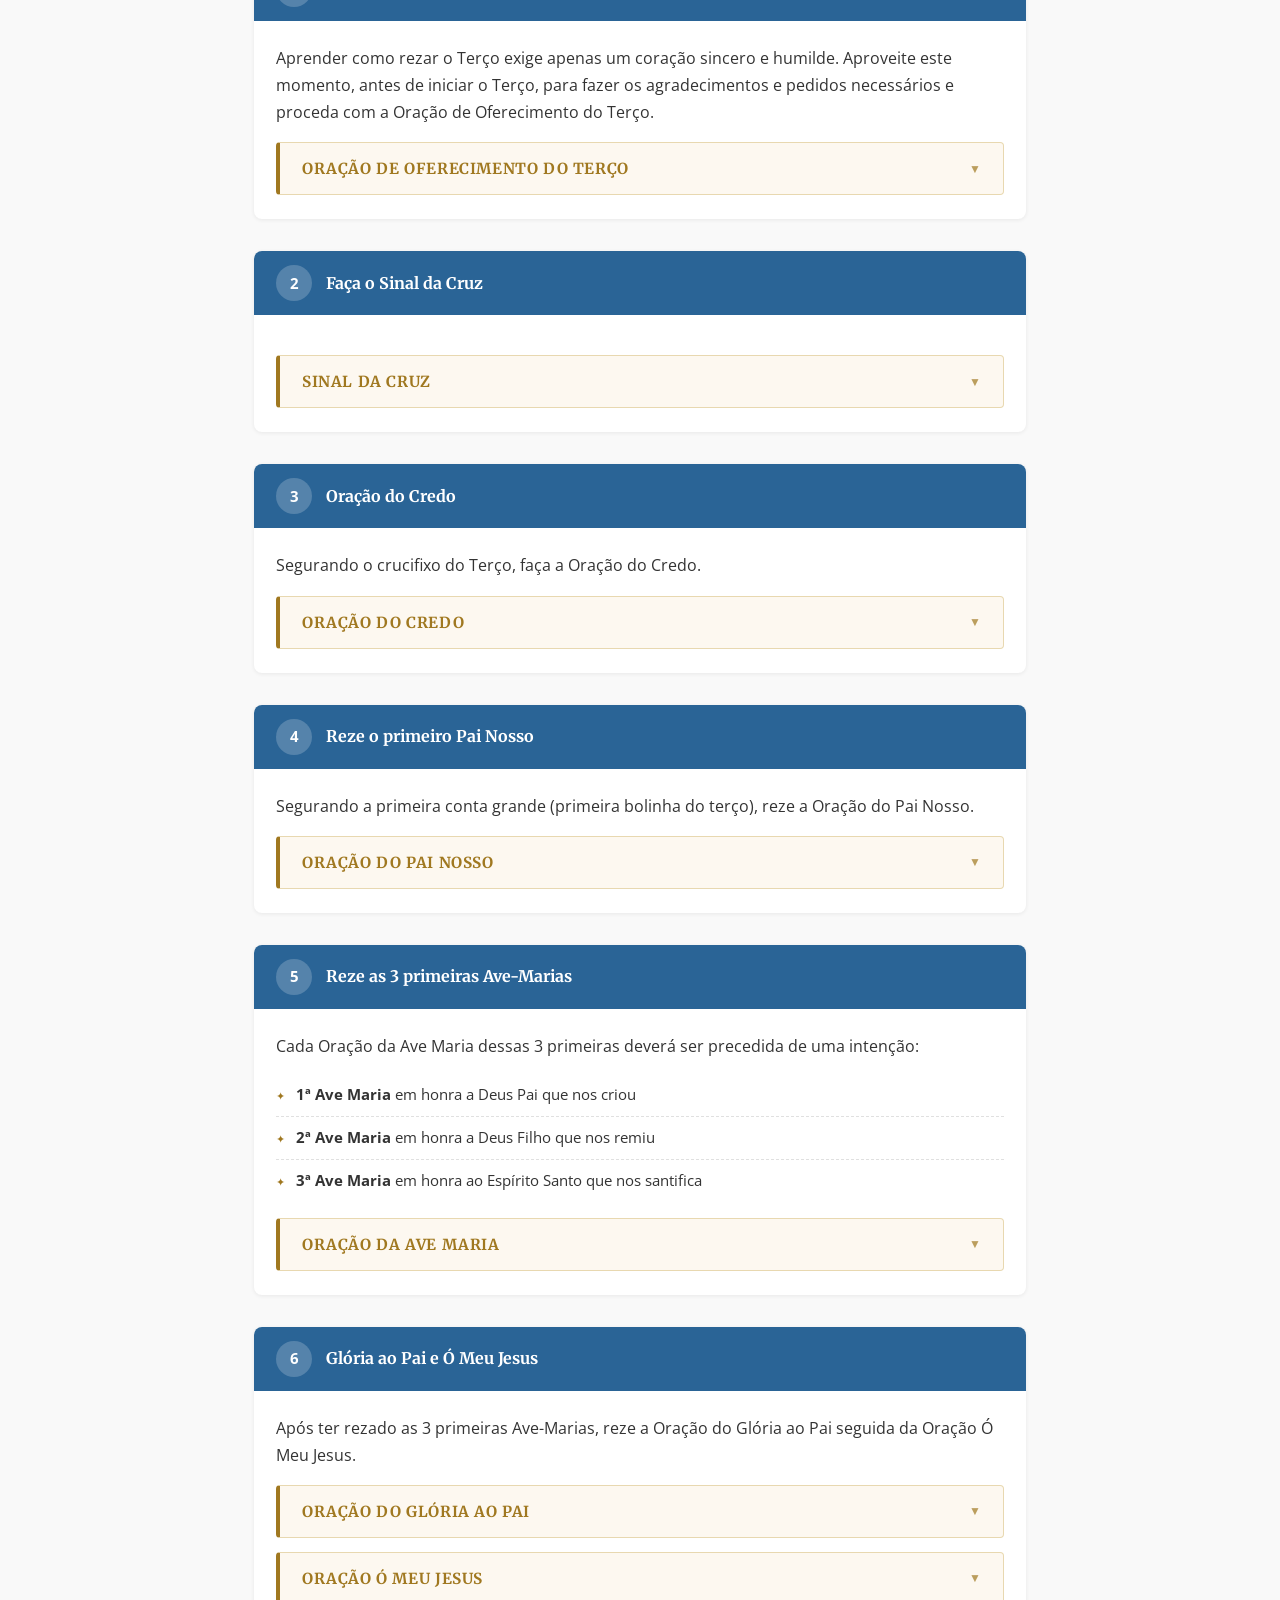
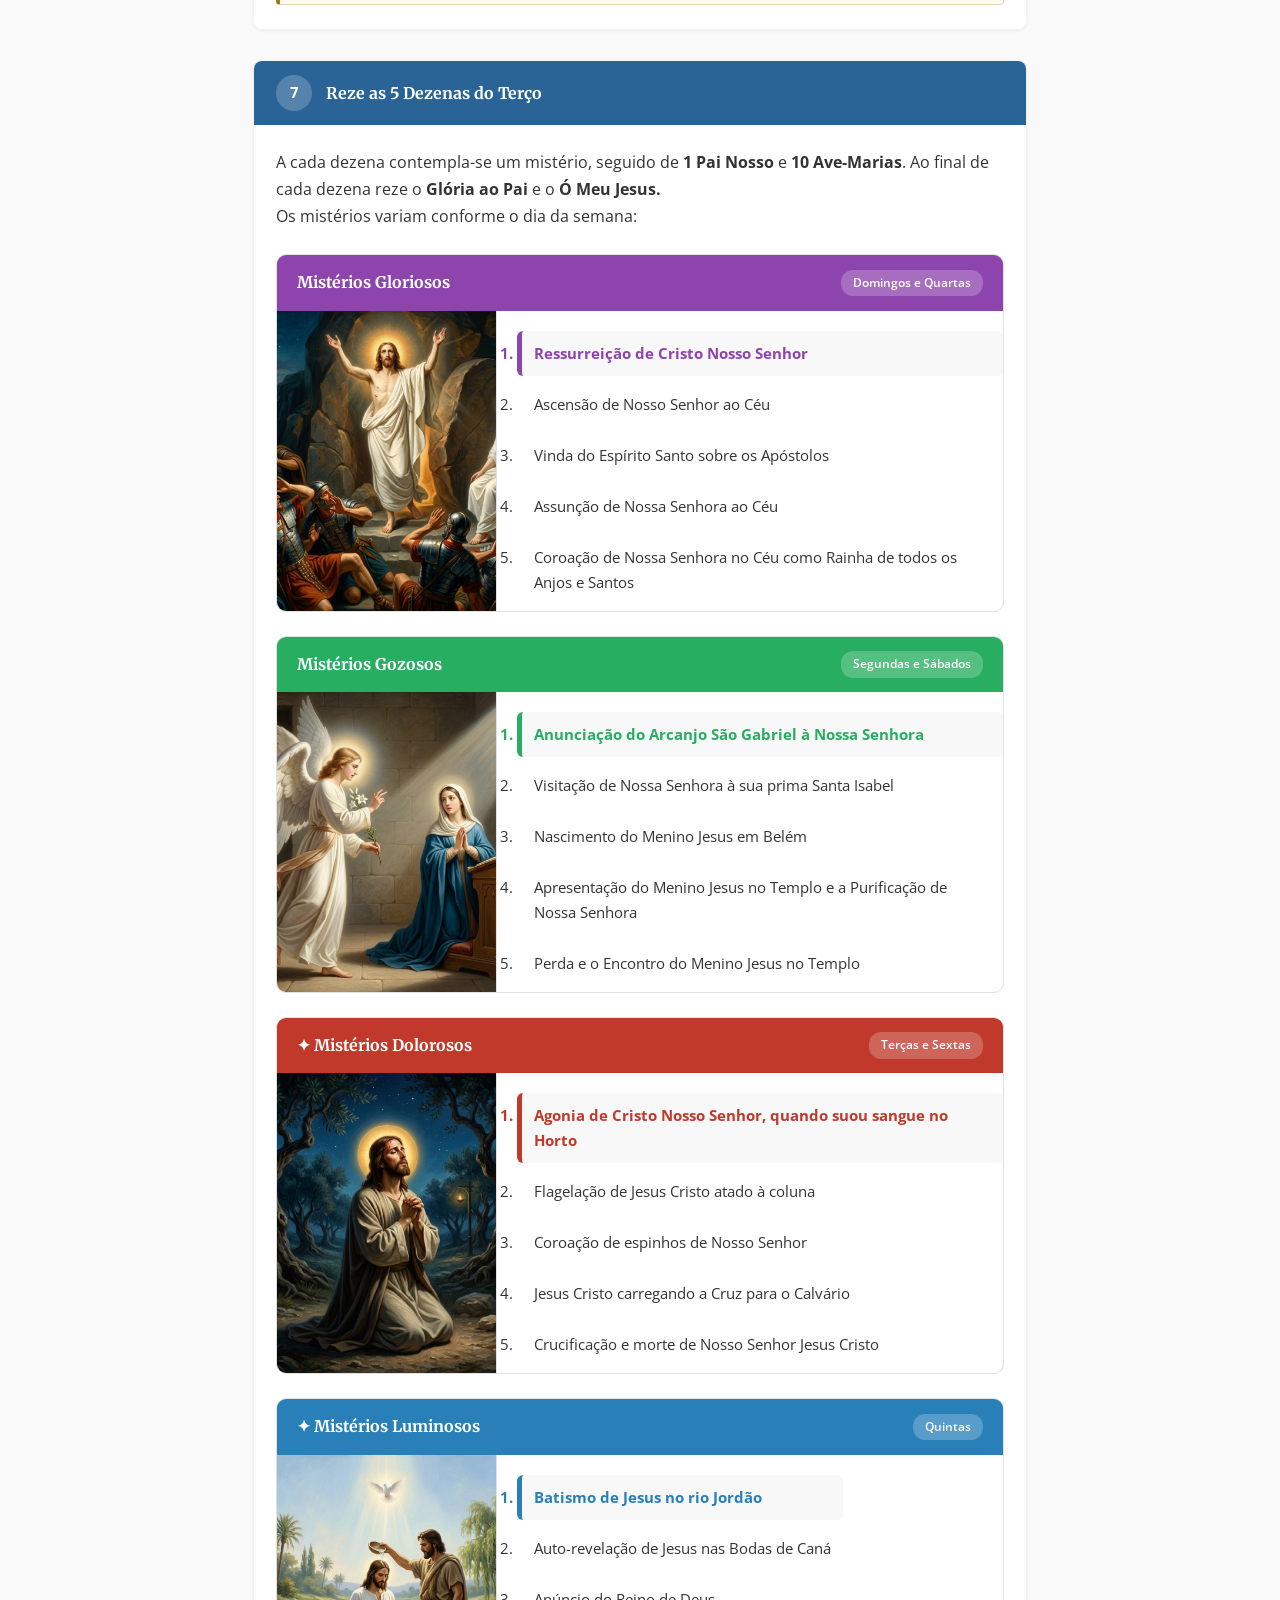
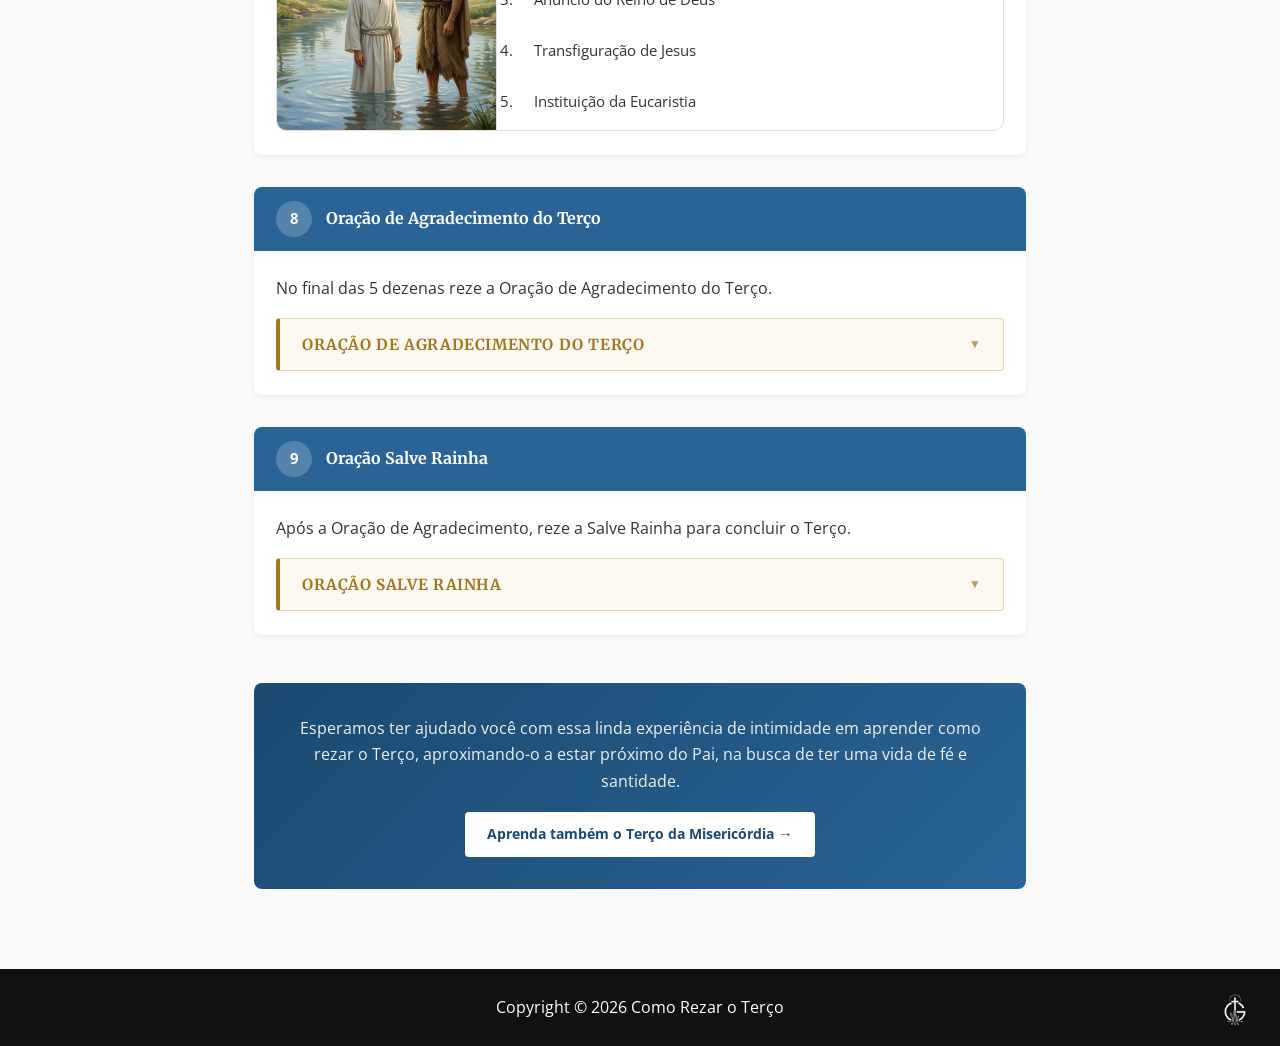
==== commit 992dea5b: "quinta commit" ====
--- a/index.html
+++ b/index.html
@@ -18,7 +18,7 @@
     </a>
     <nav>
       <a href="#">Home</a>
-      <a href="#">Terço da Misericórdia</a>
+      <a href="terco-da-misericordia.html">Terço da Misericórdia</a>
     </nav>
   </div>
 </header>
@@ -315,14 +315,18 @@
   <!-- CLOSING -->
   <div class="closing-note">
     <p>Esperamos ter ajudado você com essa linda experiência de intimidade em aprender como rezar o Terço, aproximando-o a estar próximo do Pai, na busca de ter uma vida de fé e santidade.</p>
-    <a href="#">Aprenda também o Terço da Misericórdia →</a>
+    <a href="terco-da-misericordia.html">Aprenda também o Terço da Misericórdia →</a>
   </div>
 
 </main>
 
 <!-- FOOTER -->
 <footer>
-  <p>Copyright &copy; 2026 Como Rezar o Terço</p>
+    <p>Copyright &copy; 2026 Como Rezar o Terço</p>
+
+    <img src="img/logo GNZs.png"
+         alt="Logo Como Rezar o Terço"
+         class="footer-logo">
 </footer>
 
 <script src="script.js"></script>
--- a/style.css
+++ b/style.css
@@ -65,10 +65,19 @@
   font-weight: 700;
   color: var(--brand);
   text-decoration: none;
-  display: flex;
+
+  display: inline-flex; /* importante */
   align-items: center;
-  gap: 10px;
-}
+  gap: 5px; /* espaço entre logo e texto */
+}
+
+.header-logo {
+  width: 28px;
+  height: 28px;
+  margin-right: 0; /* remove margem extra */
+  display: block;
+}
+
 .site-logo .cross { font-size: 1.4rem; color: var(--accent); }
 nav { display: flex; gap: 24px; }
 nav a {
@@ -404,13 +413,21 @@
 
 /* ── FOOTER ── */
 footer {
-  background: #1a1a1a;
-  color: #aaa;
-  text-align: center;
-  padding: 22px 24px;
-  font-size: .82rem;
-}
-footer a { color: #ccc; text-decoration: none; }
+    position: relative;
+    background: #111;
+    color: #fff;
+    text-align: center;
+    padding: 25px 20px;
+}
+
+.footer-logo {
+    position: absolute;
+    right: 20px;
+    bottom: 10px;
+
+    width: 50px; /* ajuste conforme necessário */
+    height: auto;
+}
 
 /* ── RESPONSIVE ── */
 @media (max-width: 600px) {
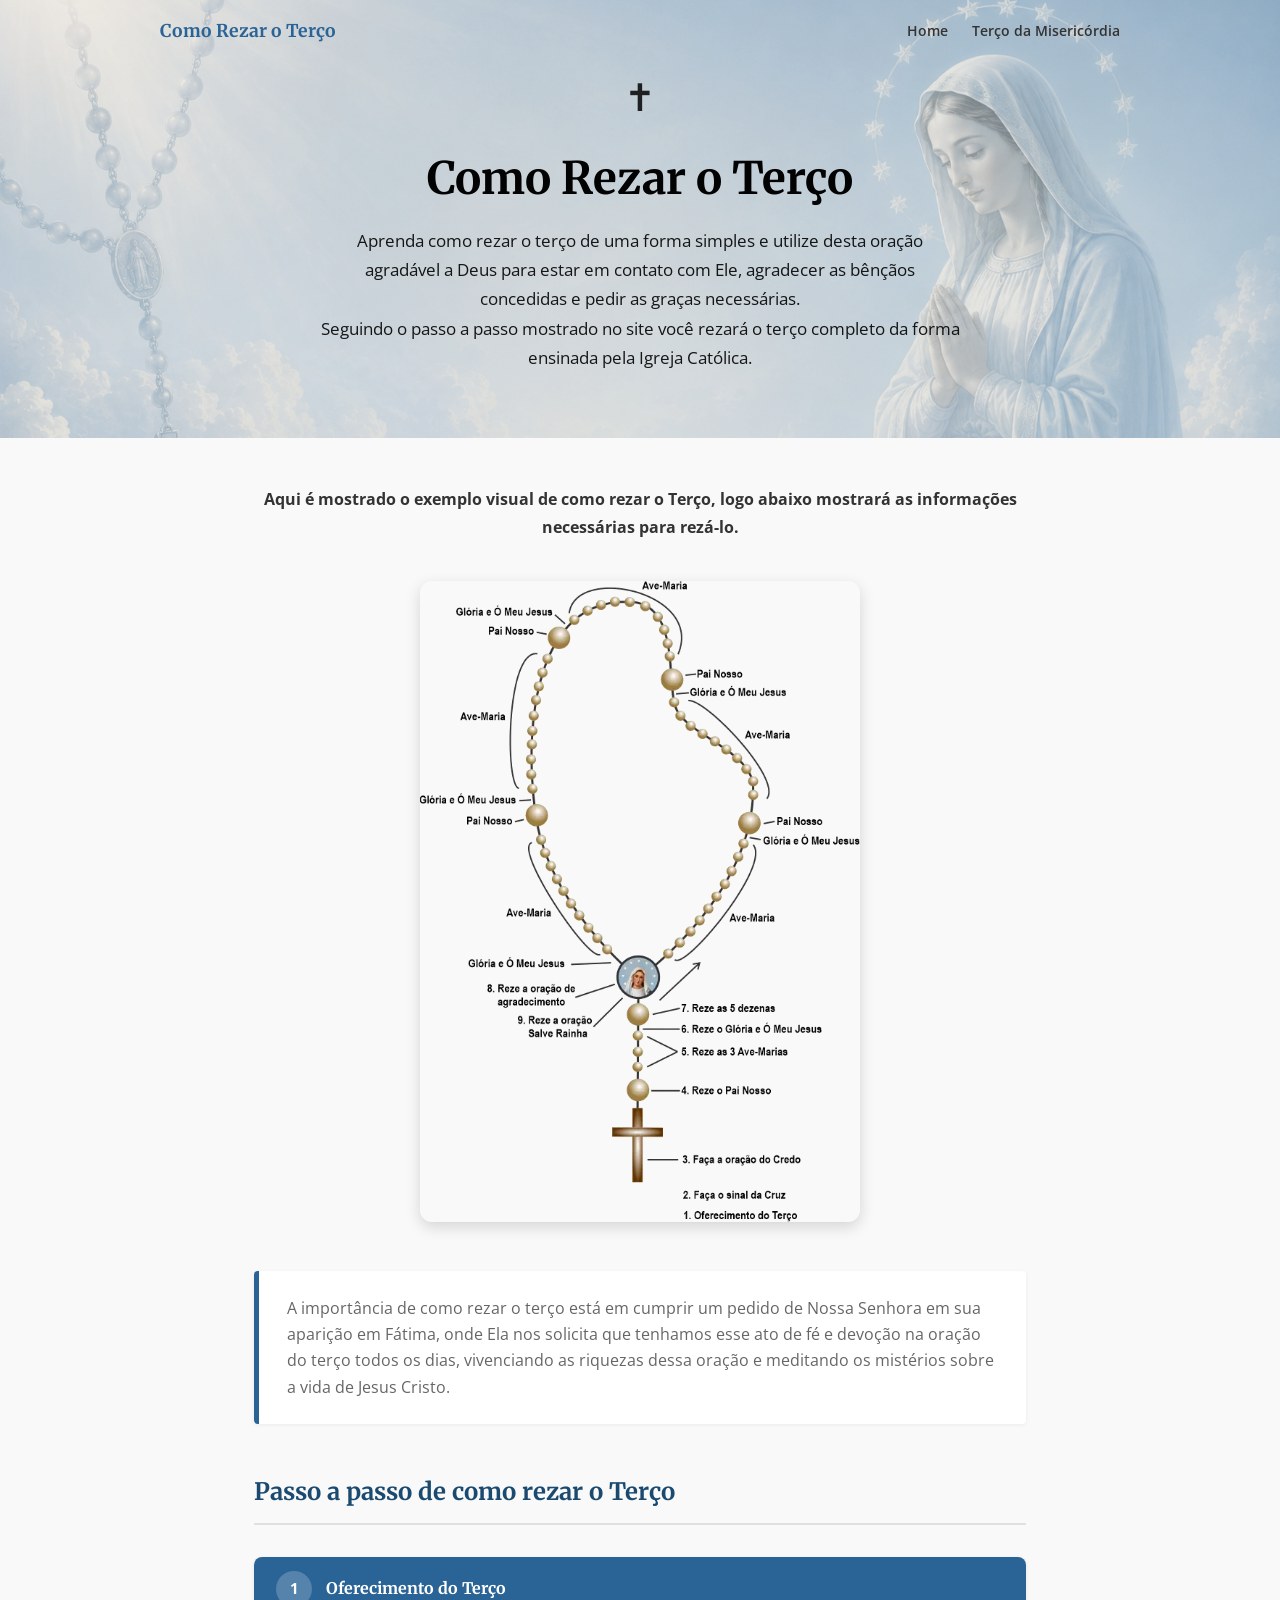
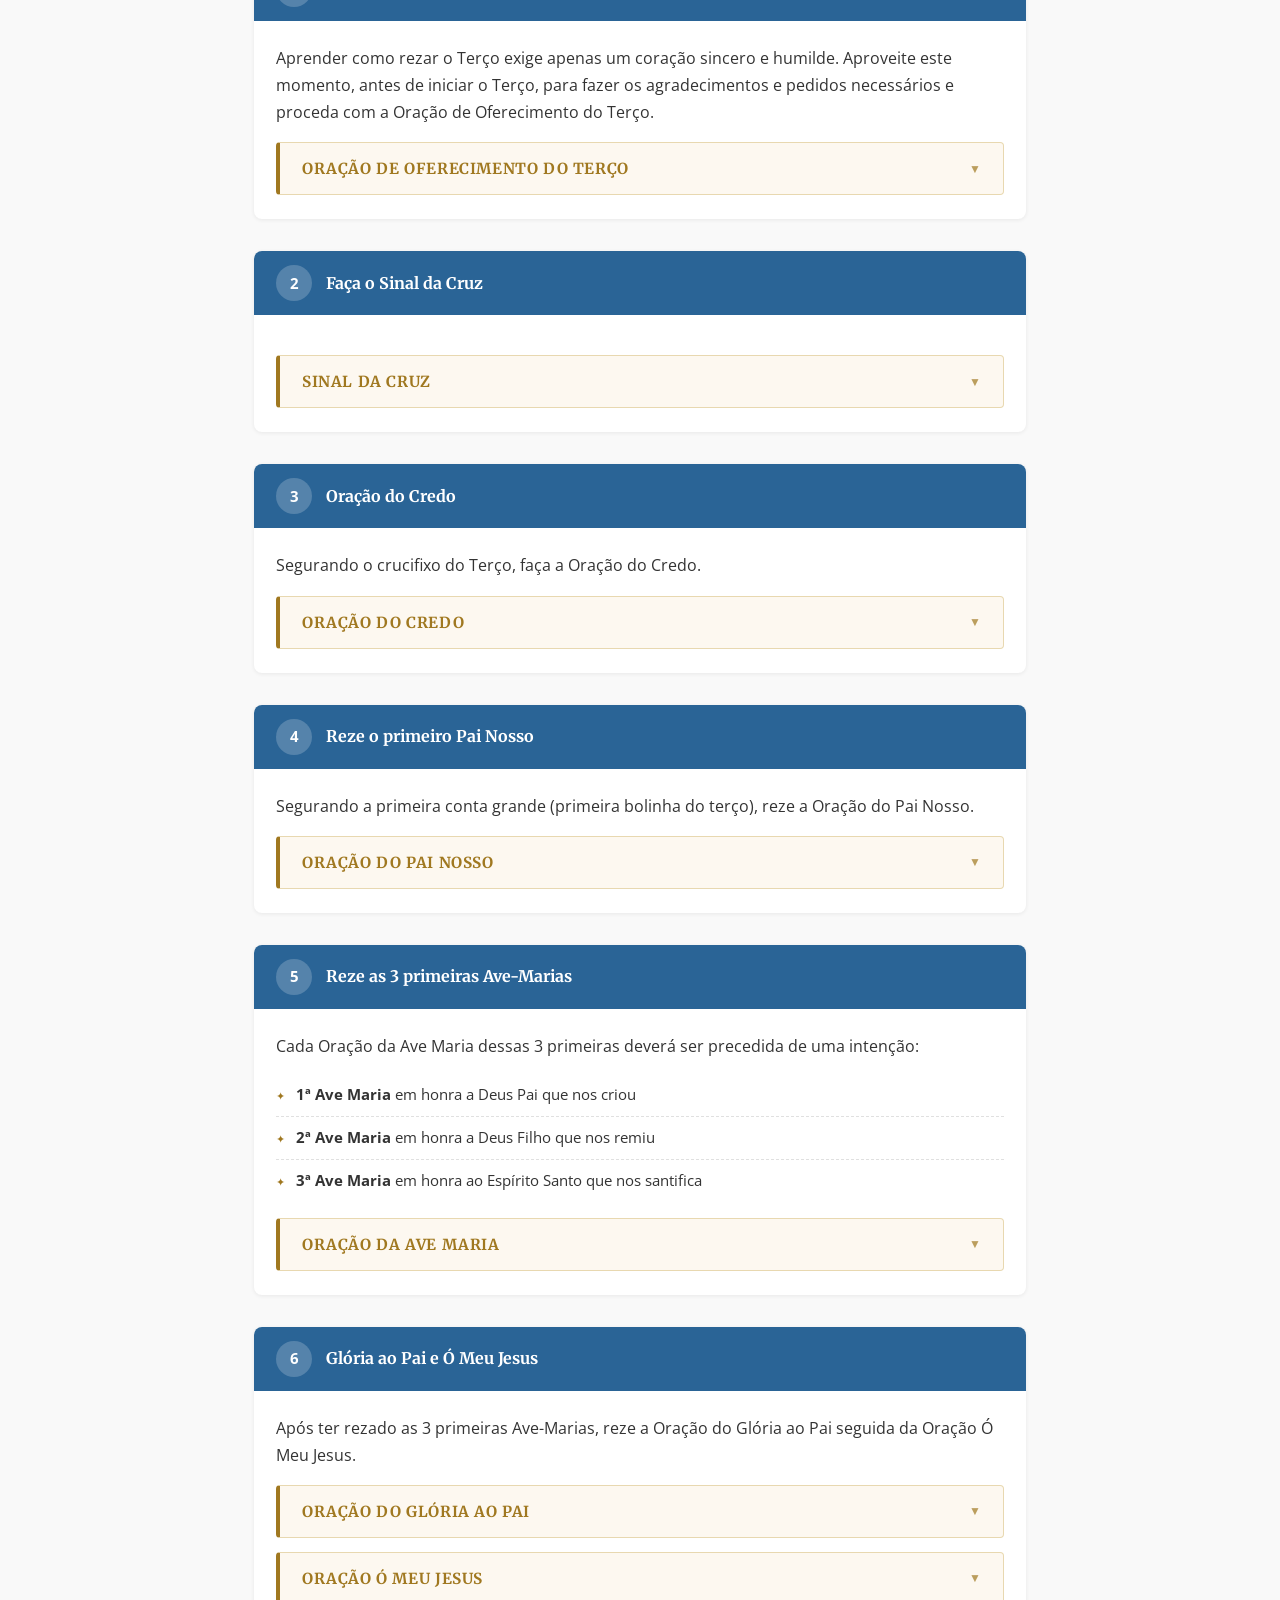
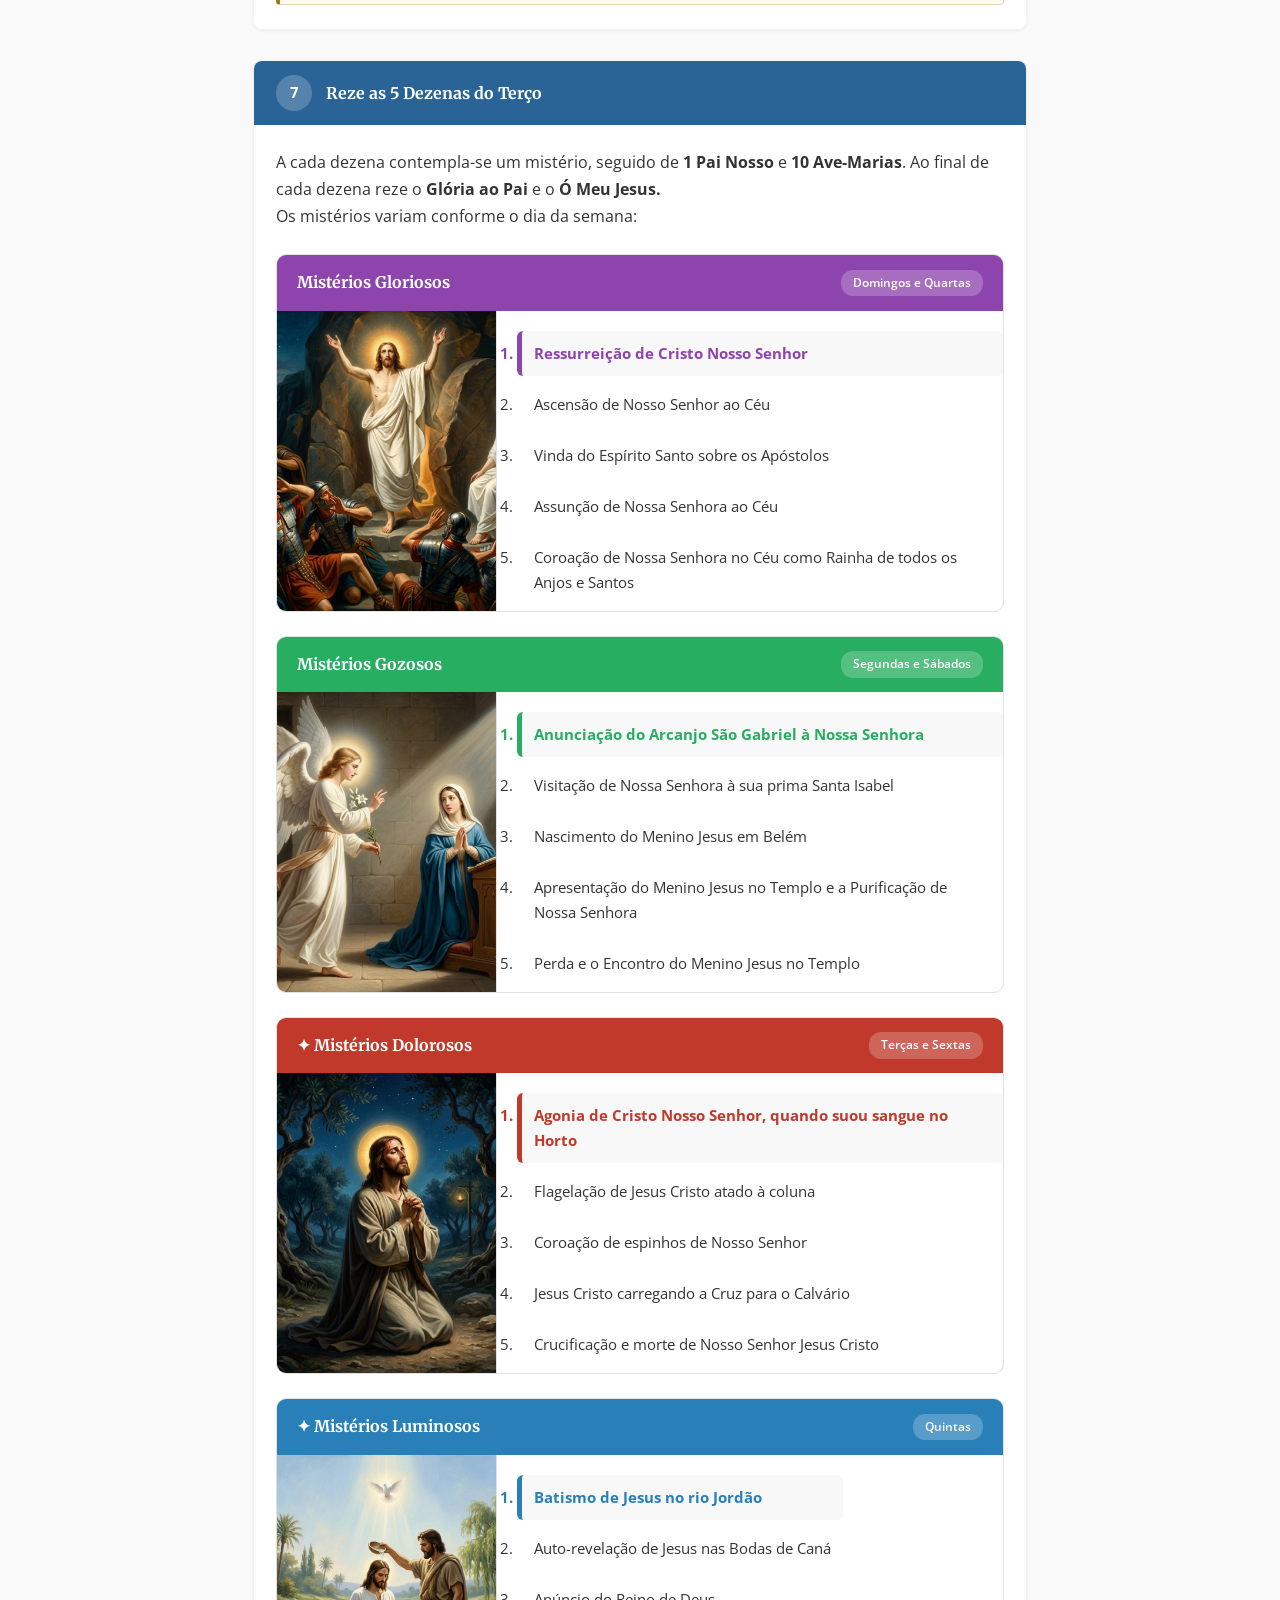
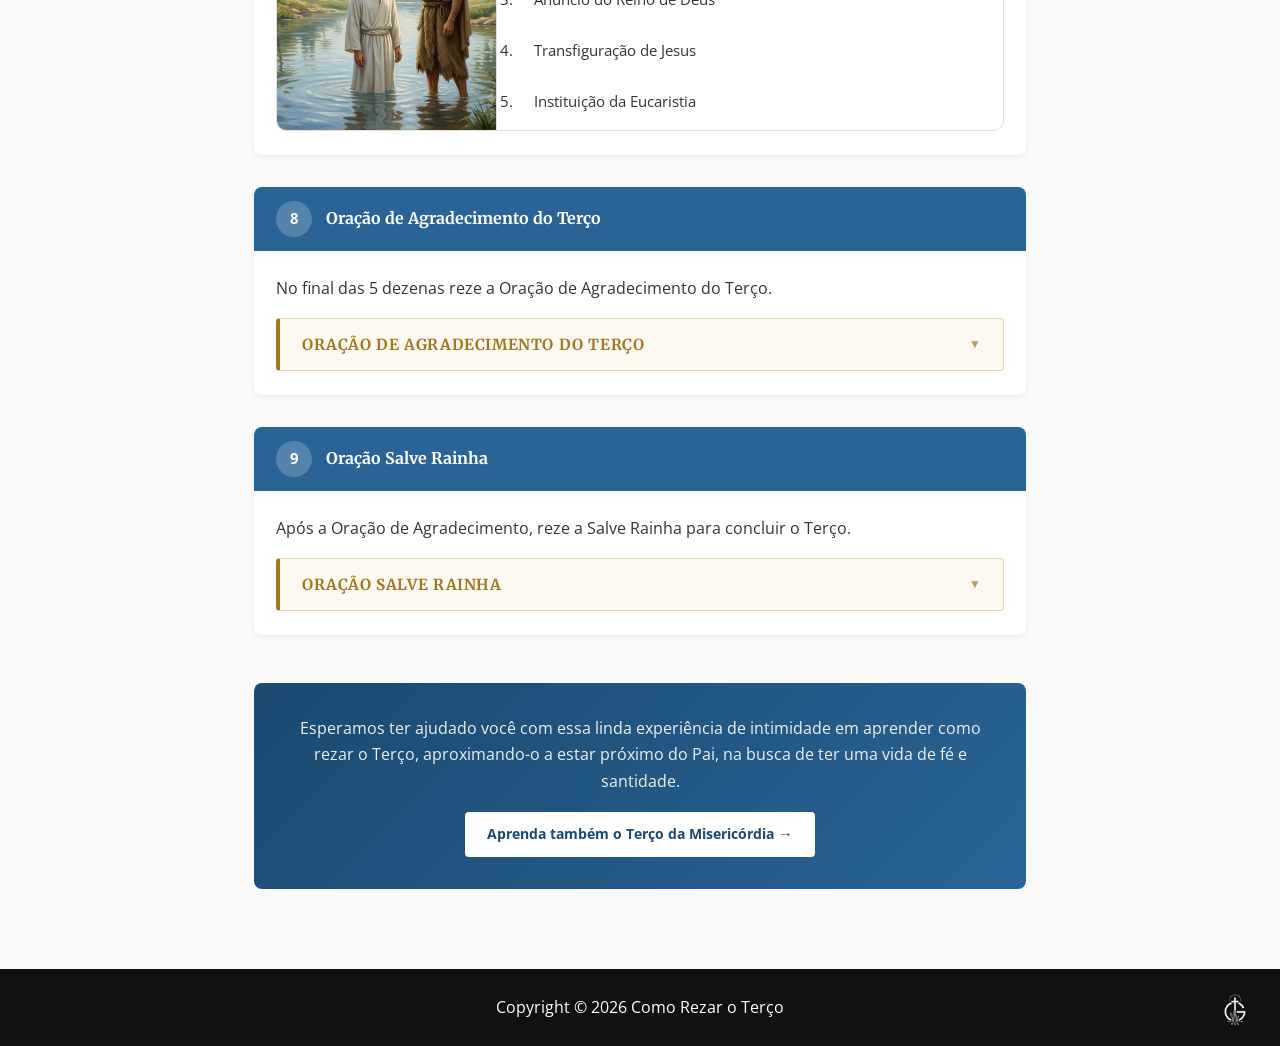
==== commit f4fef63c: "ultima commit eu juro" ====
--- a/index.html
+++ b/index.html
@@ -12,15 +12,24 @@
 
 <!-- HEADER -->
 <header>
-  <div class="header-inner">
-    <a href="#" class="site-logo">
-      <span class="cross">✝</span> Como Rezar o Terço
-    </a>
-    <nav>
-      <a href="#">Home</a>
-      <a href="terco-da-misericordia.html">Terço da Misericórdia</a>
-    </nav>
-  </div>
+    <div class="header-inner">
+
+        <a href="index.html" class="site-logo">
+            Como Rezar o Terço
+        </a>
+
+        <button class="menu-toggle" id="menu-toggle">
+            ☰
+        </button>
+
+        <nav id="menu">
+            <a href="index.html">Home</a>
+            <a href="terco-da-misericordia.html">
+                Terço da Misericórdia
+            </a>
+        </nav>
+
+    </div>
 </header>
 
 <!-- HERO -->
--- a/style.css
+++ b/style.css
@@ -21,10 +21,20 @@
 }
 
 /* ── HEADER ── */
+.menu-toggle {
+    display: none;
+    background: none;
+    border: none;
+    font-size: 30px;
+    cursor: pointer;
+    color: var(--brand);
+}
+
 .texto-centralizado {
     text-align: center;
 }
 
+/* ── TERÇO NORMAL ── */
 .step-image {
     width: 57%;
     margin: 40px auto; /* centraliza horizontalmente */
@@ -430,12 +440,71 @@
 }
 
 /* ── RESPONSIVE ── */
-@media (max-width: 600px) {
-  .header-inner { flex-direction: column; height: auto; padding: 12px 0; gap: 8px; }
-  nav { gap: 16px; flex-wrap: wrap; justify-content: center; }
-  .hero { padding: 40px 16px 36px; }
-  main { padding: 32px 16px 60px; }
-  .mystery-block-body { flex-direction: column; }
-  .mystery-photo { width: 100%; min-height: 180px; border-right: none; border-bottom: 1px solid var(--border); }
-  .mystery-block-header .days-badge { display: none; }
-}
+@media (max-width: 768px) {
+
+    .header-inner {
+        flex-direction: row;
+        justify-content: space-between;
+        height: auto;
+        padding: 15px 0;
+    }
+
+    .menu-toggle {
+        display: block;
+    }
+
+    nav {
+        display: none;
+        position: absolute;
+        top: 70px;
+        right: 20px;
+
+        background: white;
+        border-radius: 8px;
+        box-shadow: 0 5px 20px rgba(0,0,0,.15);
+
+        flex-direction: column;
+        min-width: 220px;
+        padding: 10px;
+        gap: 0;
+    }
+
+    nav.active {
+        display: flex;
+    }
+
+    nav a {
+        padding: 12px;
+        border-bottom: 1px solid #eee;
+    }
+
+    nav a:last-child {
+        border-bottom: none;
+    }
+
+    .hero {
+        padding-top: 120px;
+    }
+    @media (max-width: 600px) {
+
+  .mystery-block-body {
+    flex-direction: column;
+    align-items: center;
+  }
+
+  .mystery-photo {
+    width: 80%;          /* diminua este valor */
+    max-width: 250px;    /* tamanho máximo */
+    min-height: auto;
+    border-right: none;
+    border-bottom: 1px solid var(--border);
+    margin: 0 auto;
+  }
+
+  .mystery-photo img {
+    width: 100%;
+    height: auto;
+    object-fit: cover;
+  }
+}
+}
